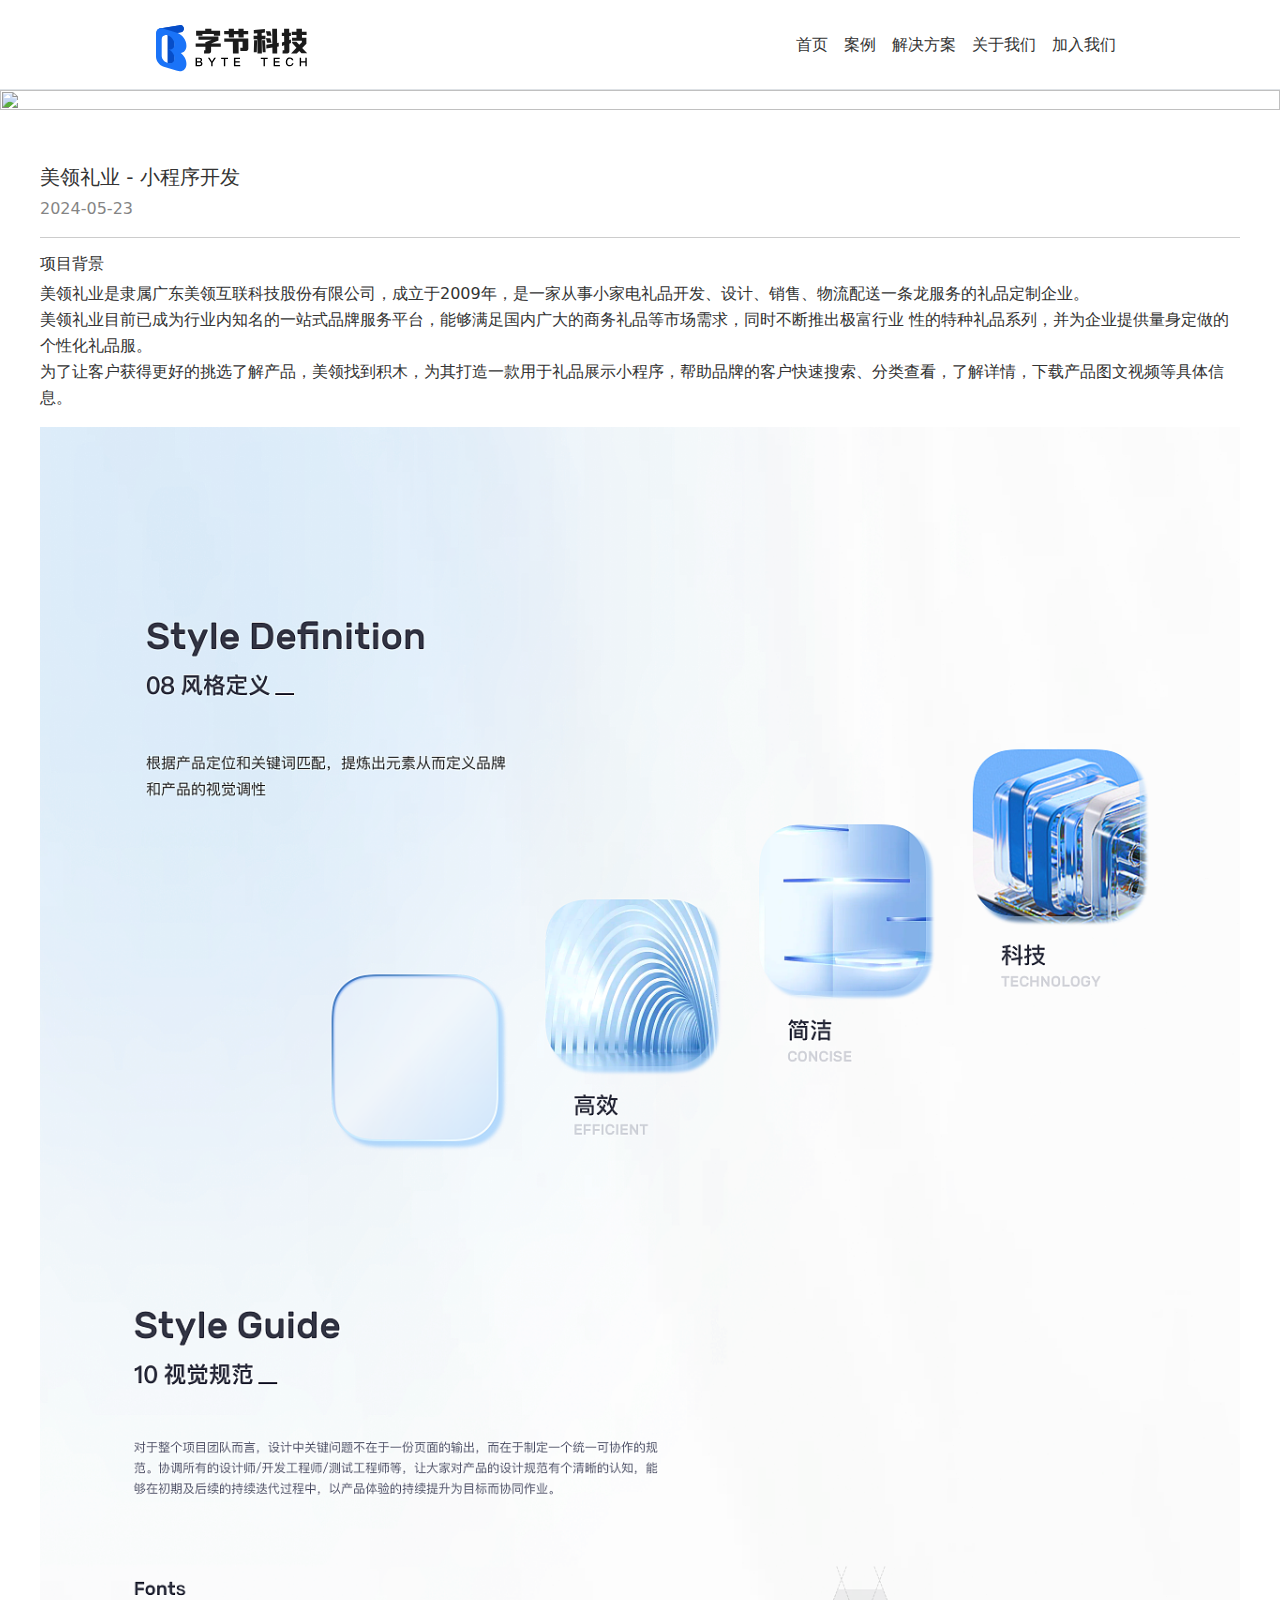
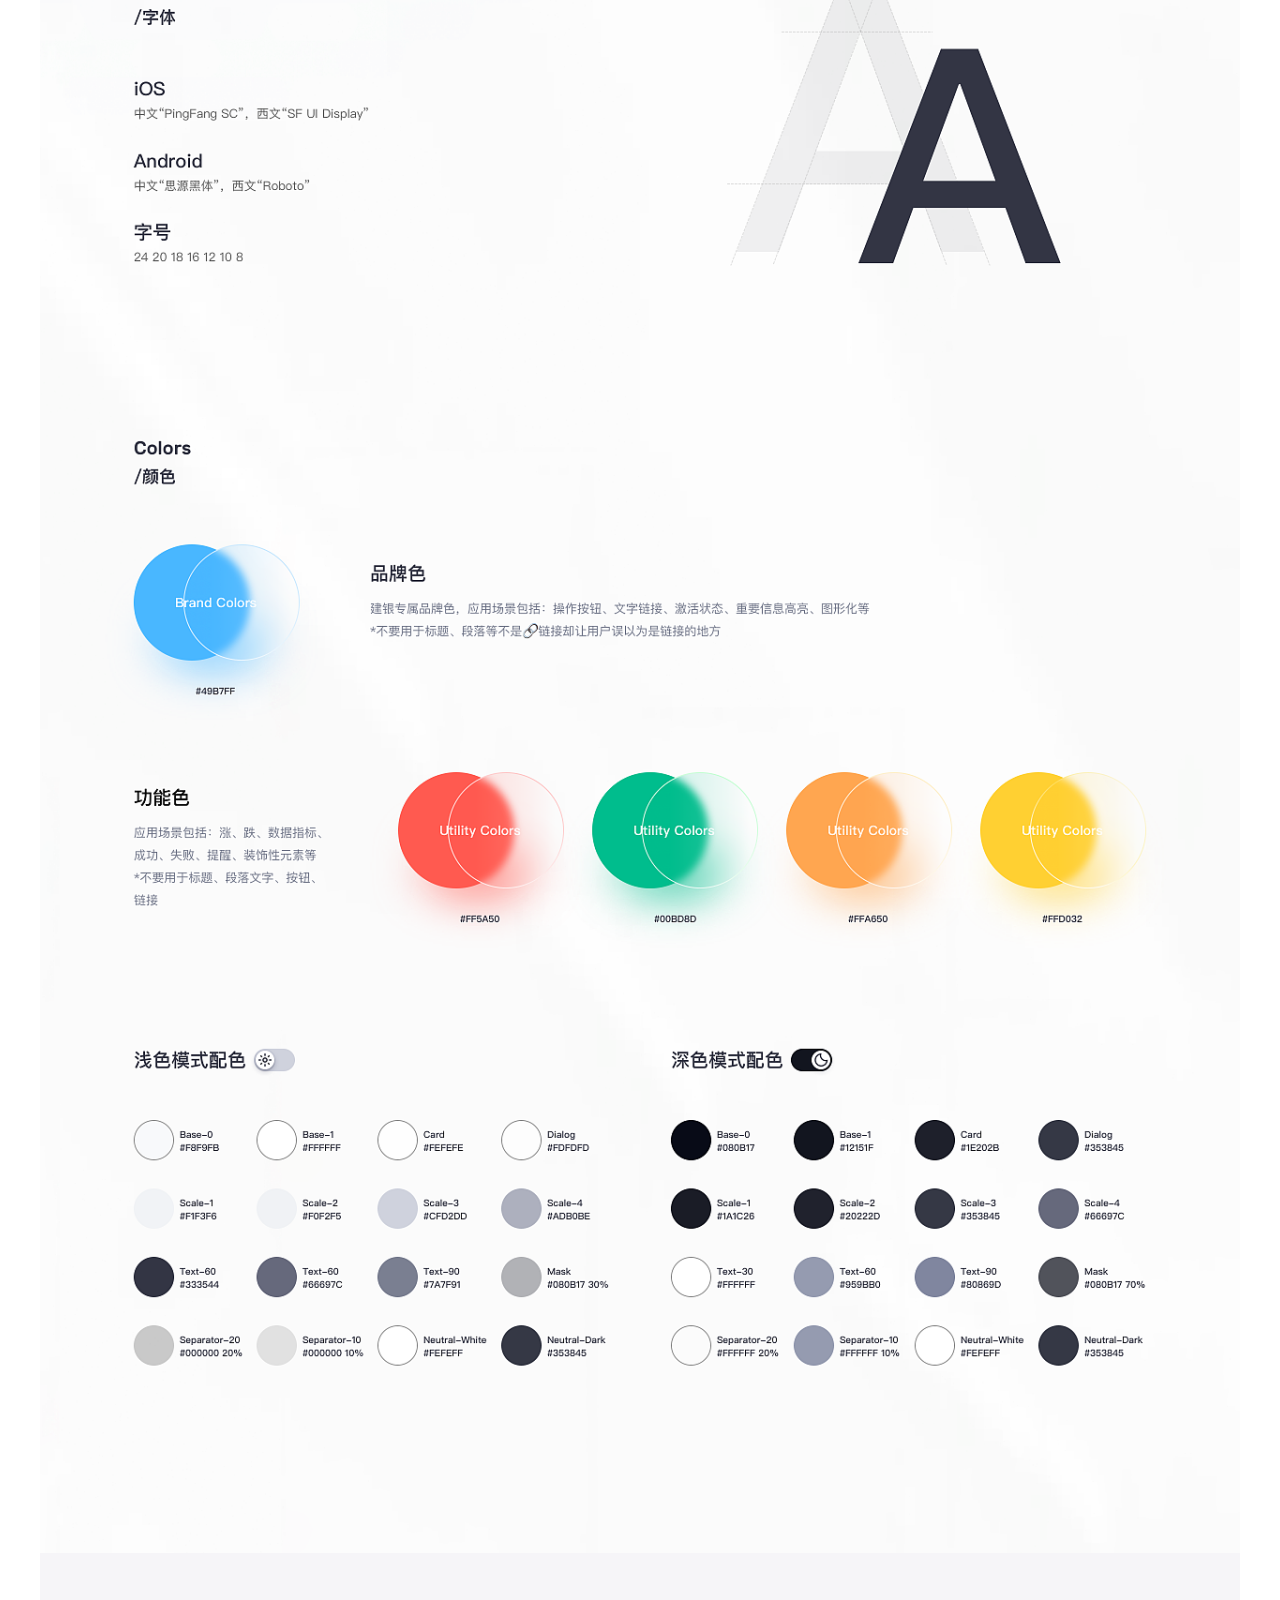
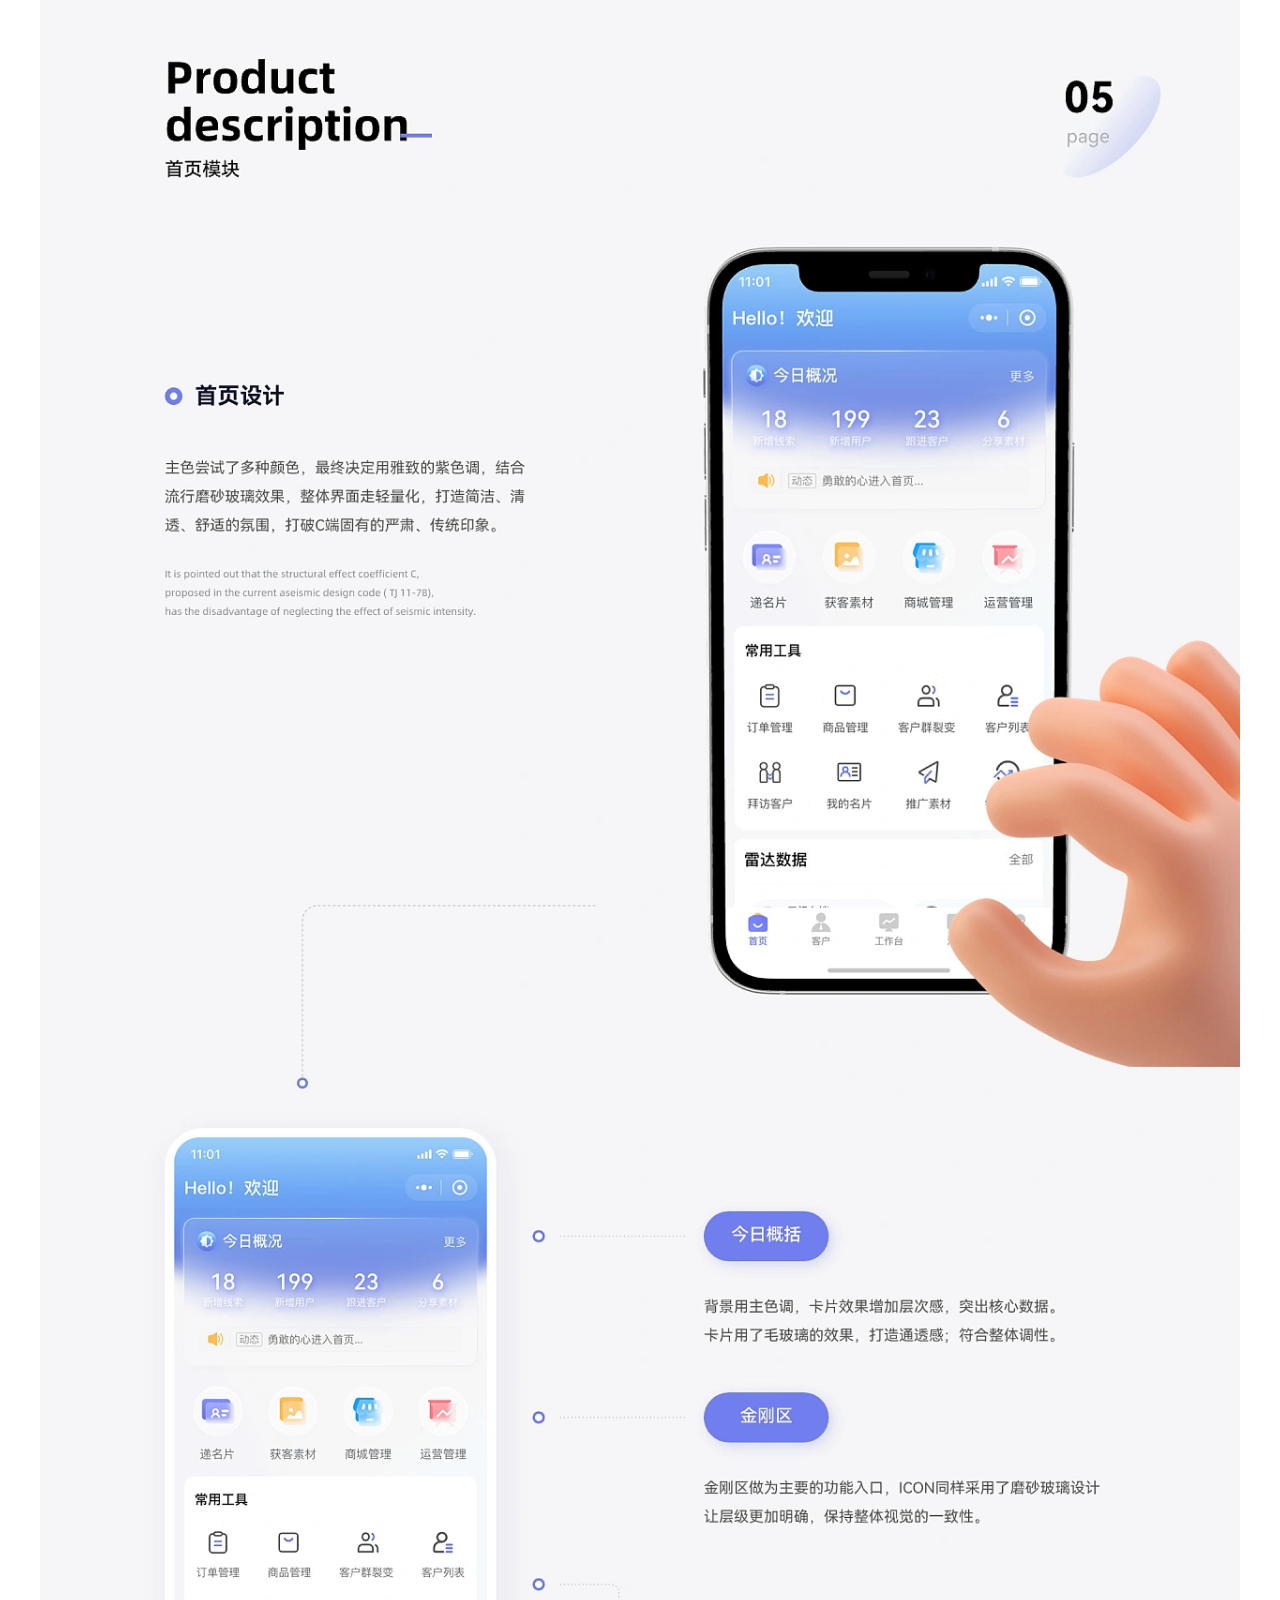
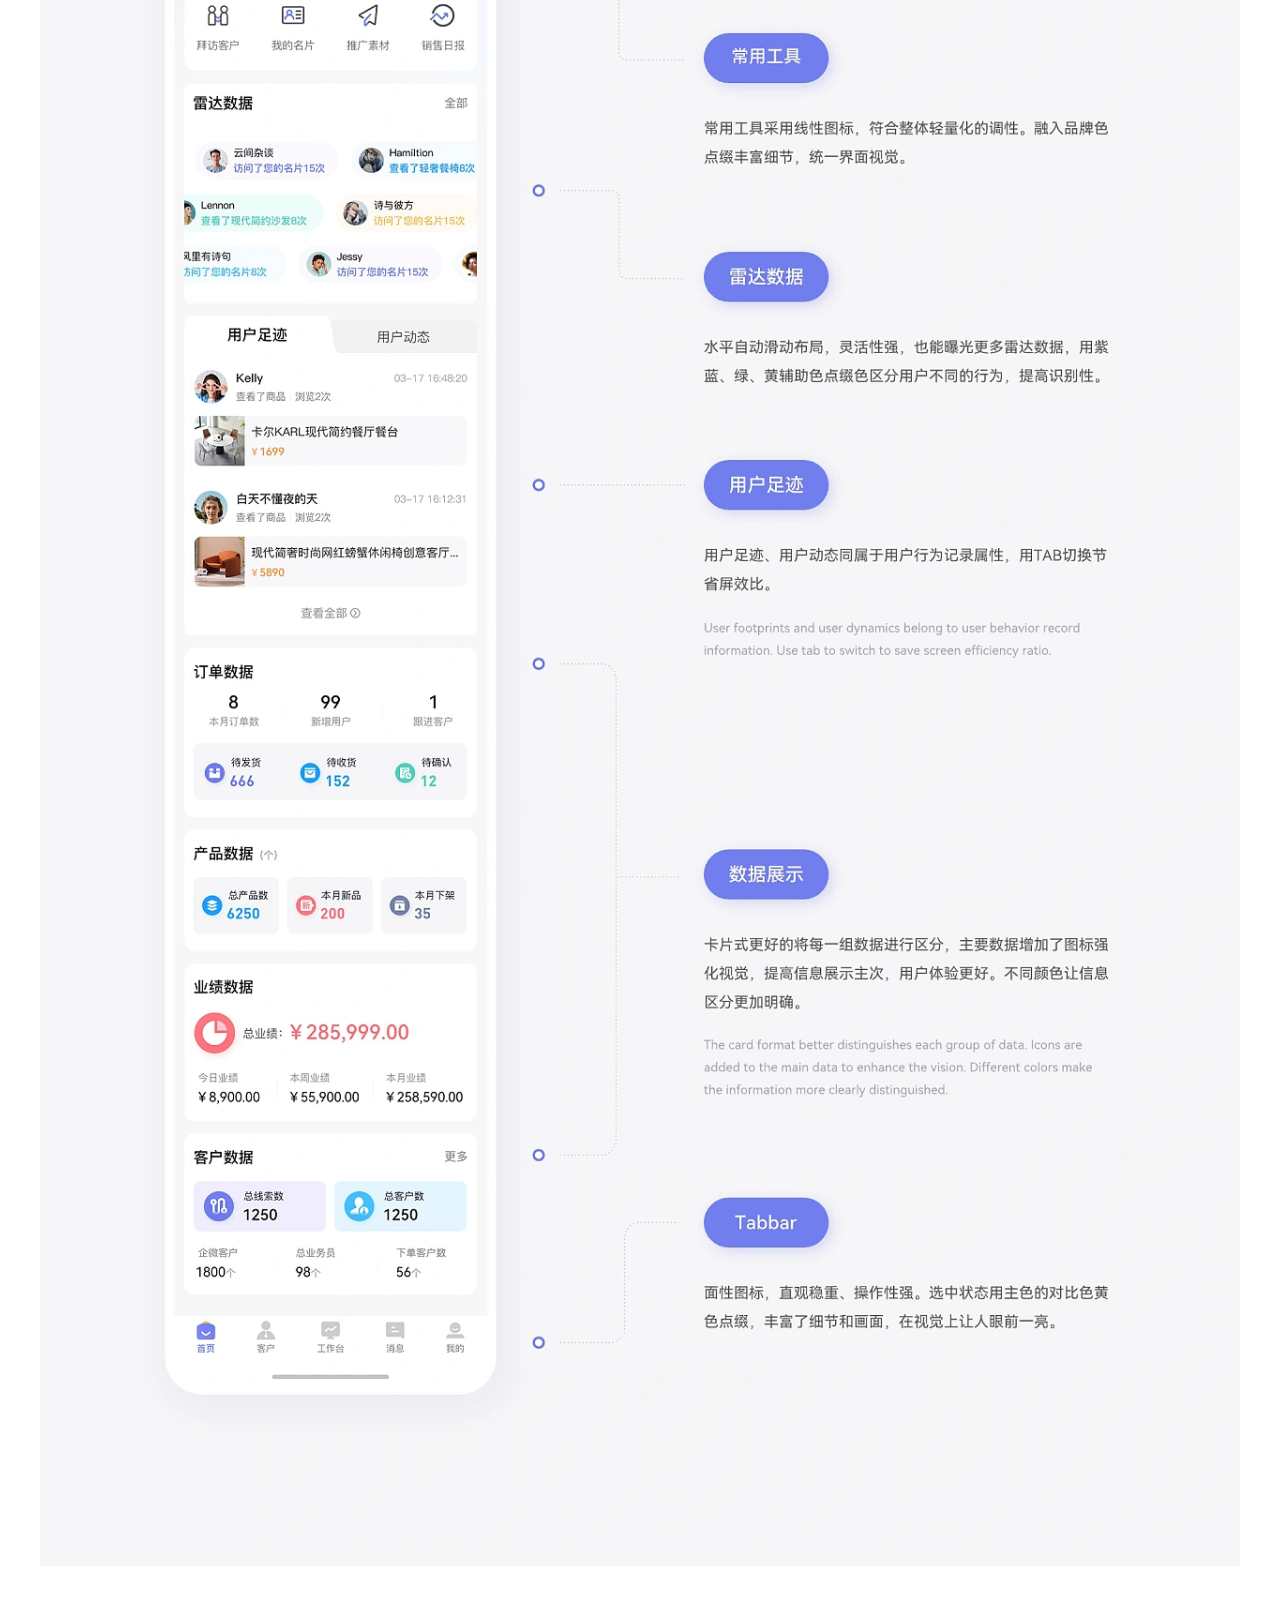
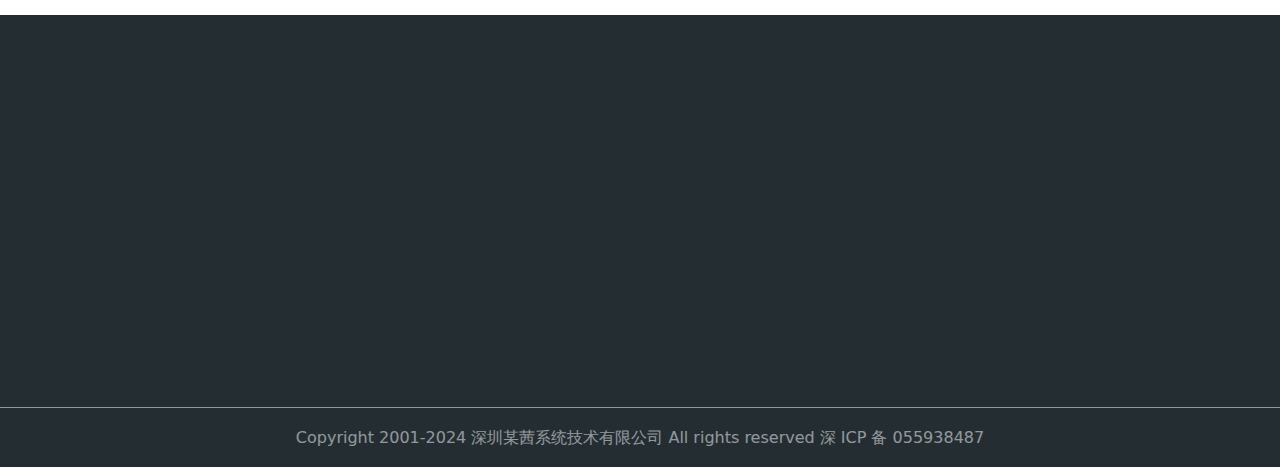
==== about.html @ 384c30cd "加入我们页面" ====
<!DOCTYPE html>
<html lang="en">
  <head>
    <meta charset="utf-8" />
    <meta name="viewport" content="width=device-width, initial-scale=1" />
    <title>字节科技</title>
    <link rel="icon" type="image/png" sizes="56x56" href="images/方案9-1.png" />
    <link href="/css/bootstrap.min.css" rel="stylesheet" />
    <link href="/css/index.css" rel="stylesheet" />
  </head>

  <body>
    <div class="case-header">
      <header
        class="d-flex flex-wrap align-items-center justify-content-around py-3 border-bottom"
      >
        <a
          href="/"
          class="d-flex align-items-center col-md-3 mb-2 mb-md-0 text-dark text-decoration-none"
        >
          <img class="logo" src="/images/字节科技 logo.svg" alt="" />
        </a>

        <ul class="nav col-12 col-md-auto mb-2 justify-content-center mb-md-0">
          <li>
            <a href="/index.html" class="nav-link px-2">首页</a>
          </li>
          <li><a href="/case.html" class="nav-link px-2">案例</a></li>
          <li><a href="/solution.html" class="nav-link px-2">解决方案</a></li>
          <li><a href="/about.html" class="nav-link px-2">关于我们</a></li>
          <li><a href="join.html" class="nav-link px-2">加入我们</a></li>
        </ul>
      </header>
      <div class="case-banner">
        <img  src="/images/case_detail_banner.png" alt=""/>
      </div>
      <div class="case-body display-flex flex-direction-column mt-5 align-items-center">
        <div  style="width: 1200px;">
          <div>
            <h5>美领礼业 - 小程序开发</h5>
            <span style="opacity: 60%;">2024-05-23</span>
          </div>
          <hr />
          <div>
            <h6>项目背景</h6>
            <p>
              美领礼业是隶属广东美领互联科技股份有限公司，成立于2009年，是一家从事小家电礼品开发、设计、销售、物流配送一条龙服务的礼品定制企业。<br/>
              美领礼业目前已成为行业内知名的一站式品牌服务平台，能够满足国内广大的商务礼品等市场需求，同时不断推出极富行业 性的特种礼品系列，并为企业提供量身定做的个性化礼品服。<br/>为了让客户获得更好的挑选了解产品，美领找到积木，为其打造一款用于礼品展示小程序，帮助品牌的客户快速搜索、分类查看，了解详情，下载产品图文视频等具体信息。
            </p>
            <img src="/images/detail_1.png" style="width: 100%; height: 100%;"/>
            <img src="/images/detail_2.png" style="width: 100%; height: 100%;"/>
          </div>
        </div>


      </div>
    </div>
    <footer class="case-footer mt-5 row">
      <div style="height: 392px;">
      </div>

<!--      <div class="col-6">-->
<!--        <h5>联系我们</h5>-->
<!--      </div>-->
<!--      <div class="col-3">-->
<!--        <h5>快捷导航</h5>-->
<!--      </div>-->
<!--      <div class="col-3">-->
<!--        <h5>关于我们</h5>-->
<!--      </div>-->
      <div class="copyright">
        <span>Copyright 2001-2024 深圳某茜系统技术有限公司  All rights reserved    深   ICP 备 055938487</span>
      </div>
    </footer>
    <script src="/js/bootstrap.bundle.min.js"></script>
  </body>
</html>
---- css/index.css ----
body {
  color: #333
}

.display-flex {
  display: flex !important;
}

.flex-direction-column {
  flex-direction: column;
}

header {
  width: 100%;
  height: 90px;
  background-color: #00000040;
}

header .logo {
  height: calc(90px - 2rem);
}

header ul a {
  color: white !important;
}

.banner {
  background-image: url(/images/Banner.png);
  background-size: auto 100%;
  background-repeat: no-repeat;
  height: 734px;
  background-position: center;
}

.banner .banner-word {
  height: 520px;
  font-size: 40px;
  font-weight: bolder;
  padding-top: 200px;
}

.banner .banner-word div:last-child {
  height: 520px;
  font-size: 40px;
  font-weight: 400;
}

.banner .banner-content {
  height: 129px;
  background-color: #ffffff40;
  width: 100%;
  backdrop-filter: saturate(50%) blur(4px);
}

.banner footer.row {
  width: 100%;
  --bs-gutter-x: auto;
}

.big-number {
  font-size: 30px;
  font-weight: bolder;
}

.align-items-baseline {
  align-items: baseline;
}

.index-project {
  margin: auto;
  padding: 100px;
  height: 540px;
}

.text-align-center {
  text-align: center;
}

.text-align-left {
  text-align: left;
}

.project-content {
  margin-top: 50px;
}

.project-content>div>div {
  height: 225px;
  background-image: linear-gradient(#eceded, #fbfbfc);
}

.pd-20 {
  padding: 20px;
}

.index-project-content {
  height: 60px;
}

.mt-30 {
  margin-top: 30px;
}

.mt-20{
  margin-top: 20px;
}

.mt-15 {
  margin-top: 15px;
}

.common-second-title {
  font-size: 24px;
  color: #333;
  font-family: 'Source Han Sans CN';
}

.project-1 {
  /* height: 620px; */
  background-image: url(/images/案例详情Banner.png);
  background-size: cover;
  background-repeat: no-repeat;
  background-position: center;
}

.nav-pills .nav-link.active,
.nav-pills .show>.nav-link {
  background-color: #445B65;
}

.overlay {
  padding: 100px;
  width: 100%;
  height: 100%;
  background-color: rgb(255 255 255 /80%);
}

.project-1-content {
  margin: 100px 70px;
  background-color: rgb(255 255 255 /80%);
}

.project-1-content .nav button {
  width: 170px;
  height: 50px;
  color: #333;
  font-size: 14px
}

.project-1-content .tab-content {
  text-align: left;
}

.project-1-content .tab-content .tab-content-text{
  padding: 50px 30px;
  width: calc(100% - 260px);
}

.project-1-content .tab-content-title {
  margin-bottom: 20px;
  border: none;
  font-weight: 700;
  font-size: 17px;
}

.project-1-content .tab-content-content {
  font-size: 14px;
  line-height: 22px;
  height: 110px;
}

.project-1-content .images {
  width: 260px;
  padding: 30px 10px 10px 0px;
  text-align: center;
}
.project-1-content .images img{
  height: 90px;
}

.project-1-content .tab-content-footer {
  font-size: 14px;
  line-height: 22px;
}

button.btn.btn-secondary {
  background-color: #445B65;
}

button.btn.btn-outline-secondary:hover {
  background-color: #445B65;
}


/** 案例样式 */
.case-header header ul a {
  color: #333333 !important;
}

.case-header header {
  background-color: white;
}

.case-banner img {
  width: 100%;
  height: 100%;
  object-fit: cover;
}

.case-body img {
  width: 590px;
  height: 442px;
  object-fit: cover;
}

.aikang {
  display: inline-block;
}

.aikang img {
  position: absolute;
  border-radius: 40px;
}

.aikang label {
  margin-top: 360px;
  height: 80px;
  width: 590px;
  background-color: black;
  opacity: 0.5;
  color: white;
  border-radius: 0 0 40px 40px;
}

.aikang label span {
  margin-top: 30px;
  margin-left: 30px;
}

.ml-1 {
  margin-left: 1em;
}

.mr-20 {
  margin-right: 20px;
}

.case-footer {
  background: #242E32;
  height: 452px;
  color: white;
}

.case-body p {
  line-height: 26px;
}

.case-body .case-detail-img {
  width: 100%;
  height: 100%;
}

/** 加入我们样式 */
.join-body {
  background-color: #e3f1fc;
}

.join-us{
  width: 1200px;
  background-color: #ffffff;
  border-radius: 20px;
}

.join-us-text {
  width: 386px; 
  height: 510px; 
  margin: 20px 30px;
}

.line-height-30 {
  line-height: 30px;
}

.ml-106 {
  margin-left: 106px;
}
.join-us img {
  border-radius: 0px 20px 20px 0px;
}
.height-78 {
  height: 78px;
}
.justify-center {
  align-items: center;
  justify-content: space-between;
}

/** footer 样式 */
.copyright {
  opacity: 50%;
  height: 60px;
  border-top: 1px solid white;
  text-align: center;
  line-height: 60px;
}

.border-radius {
  border-radius: 20px;
  overflow: hidden;
}
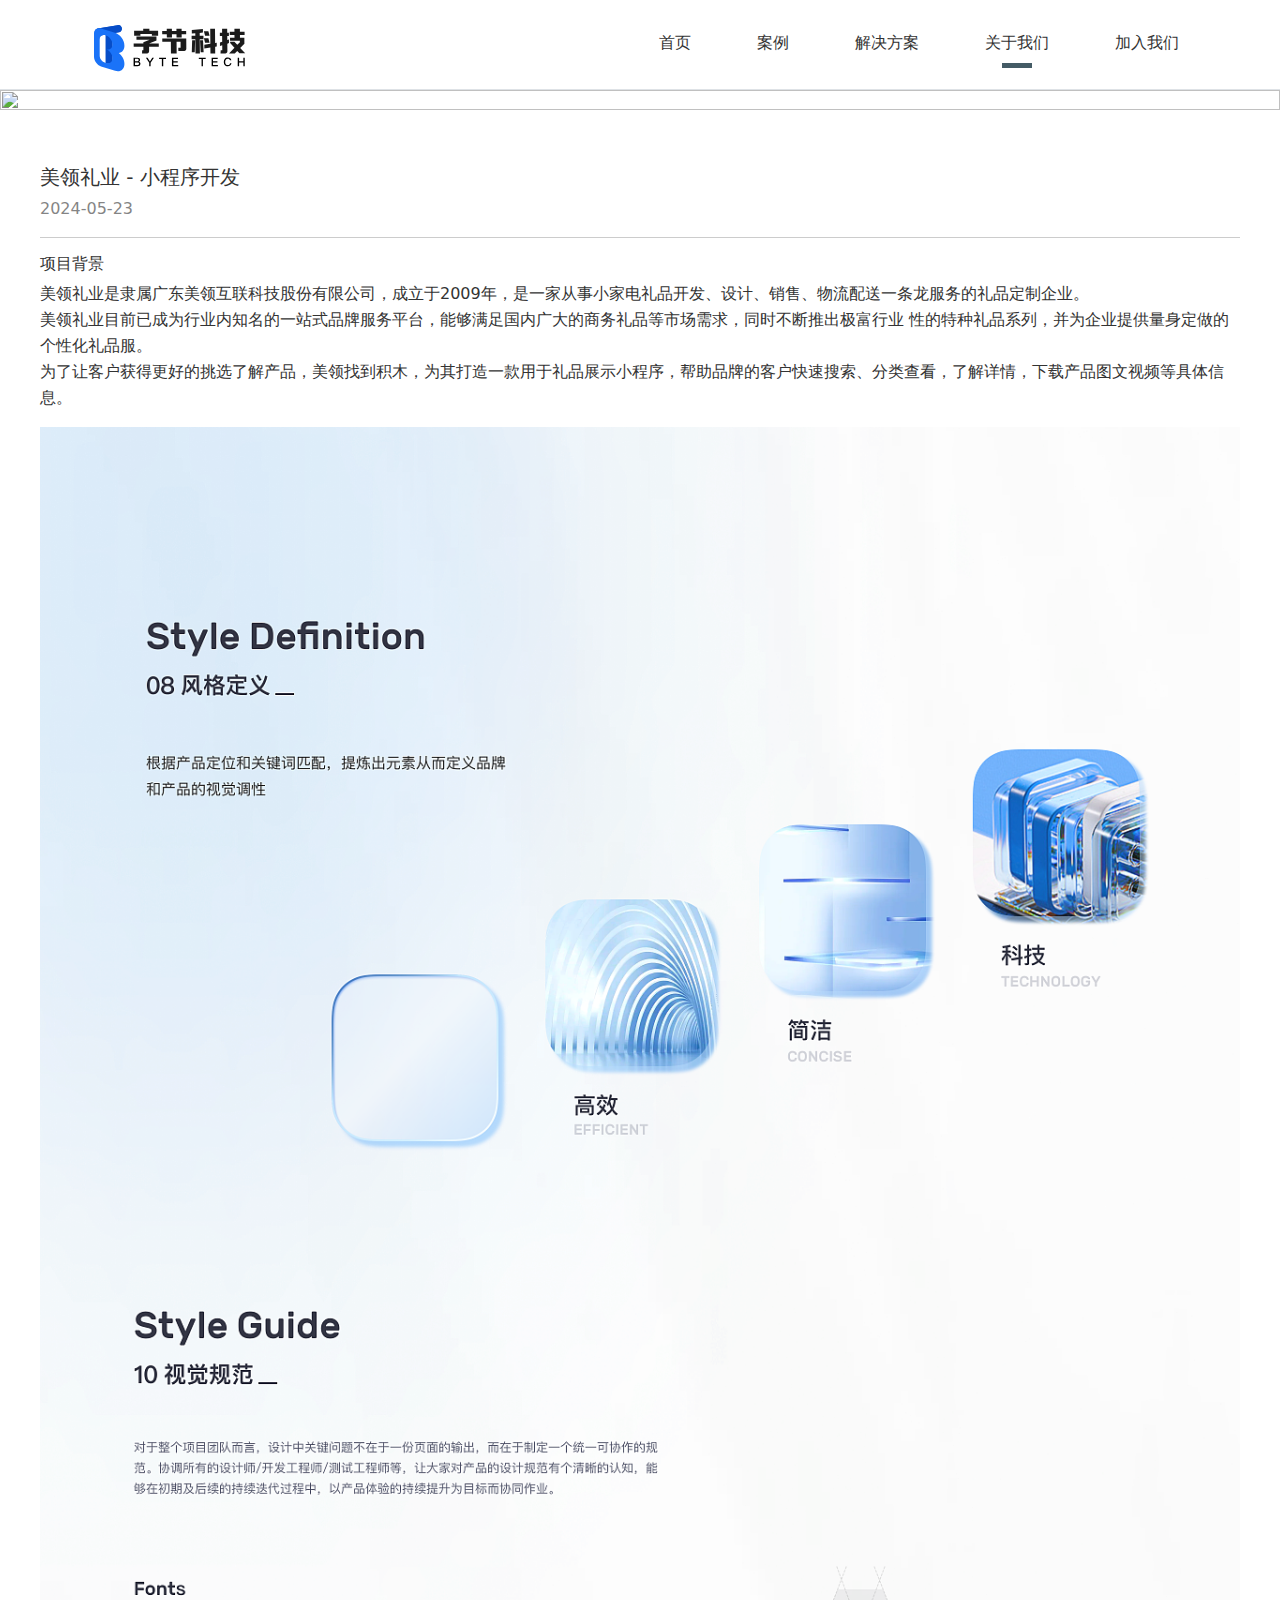
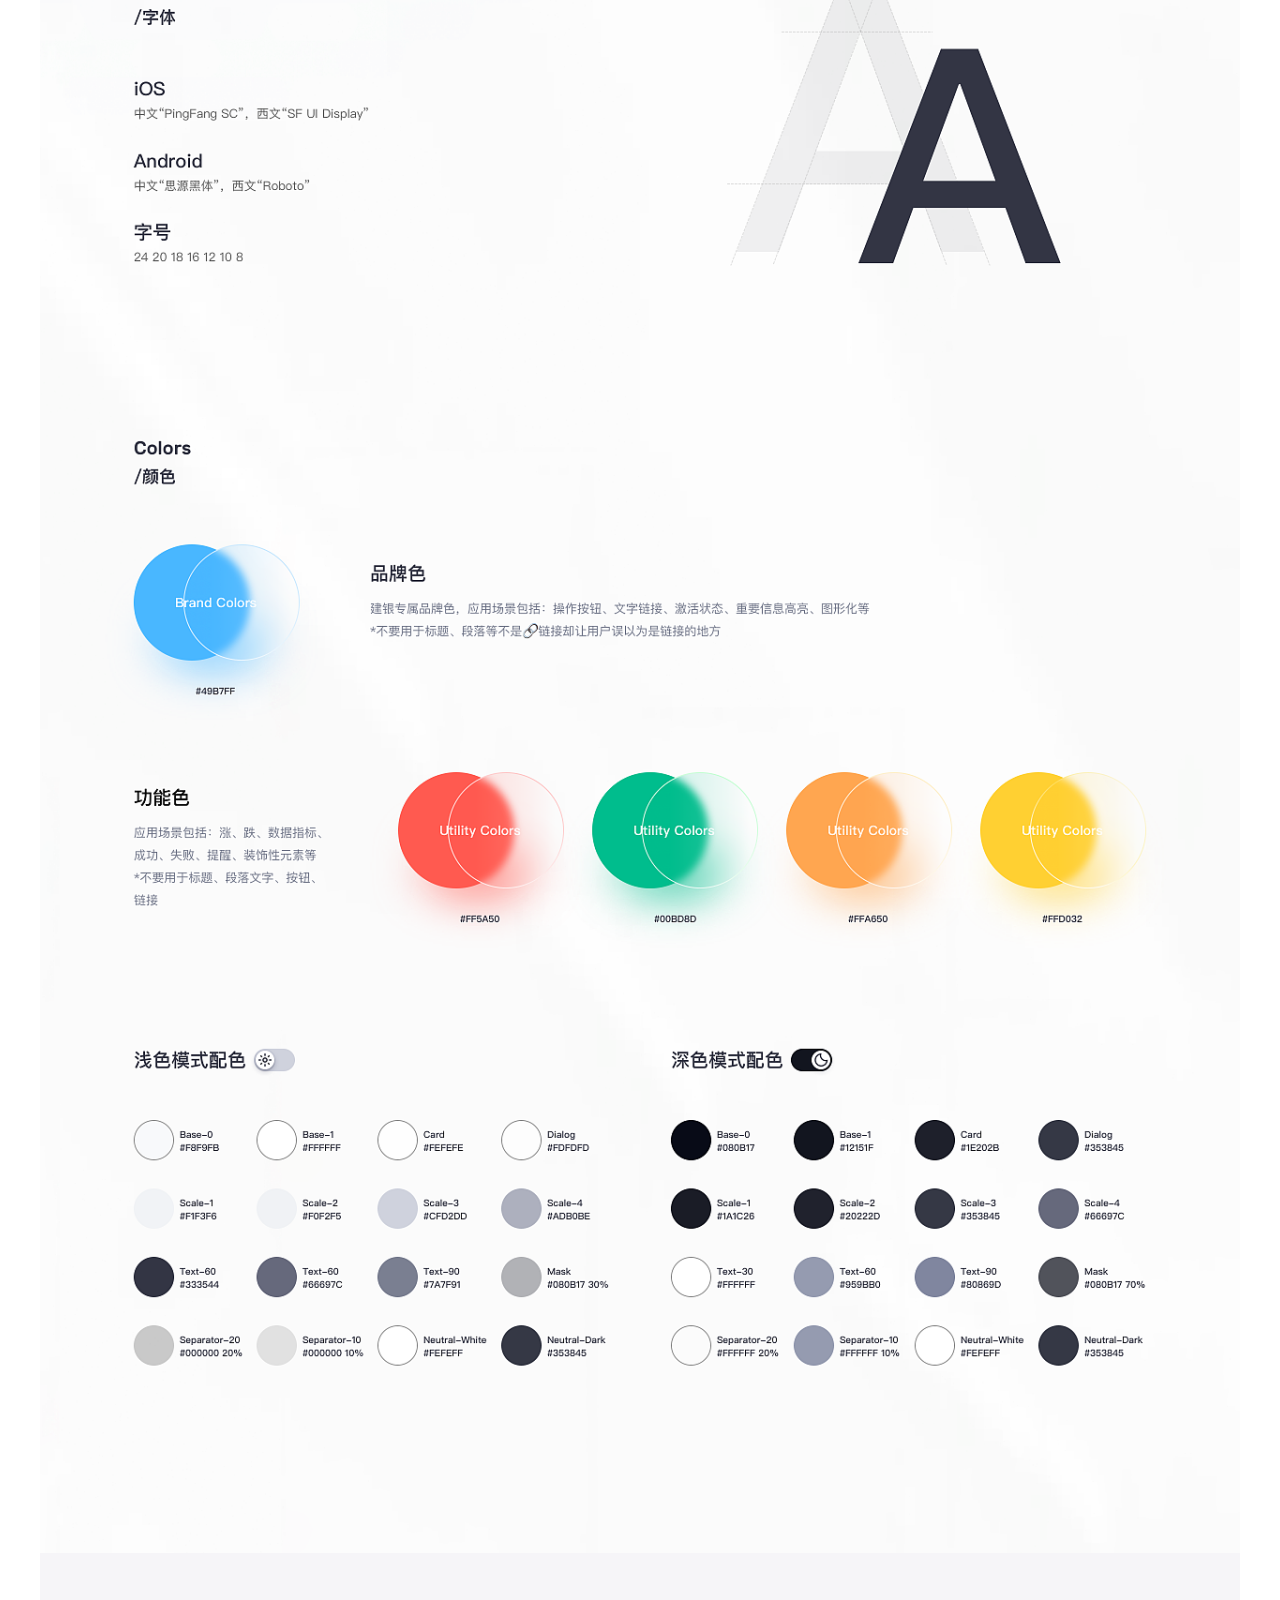
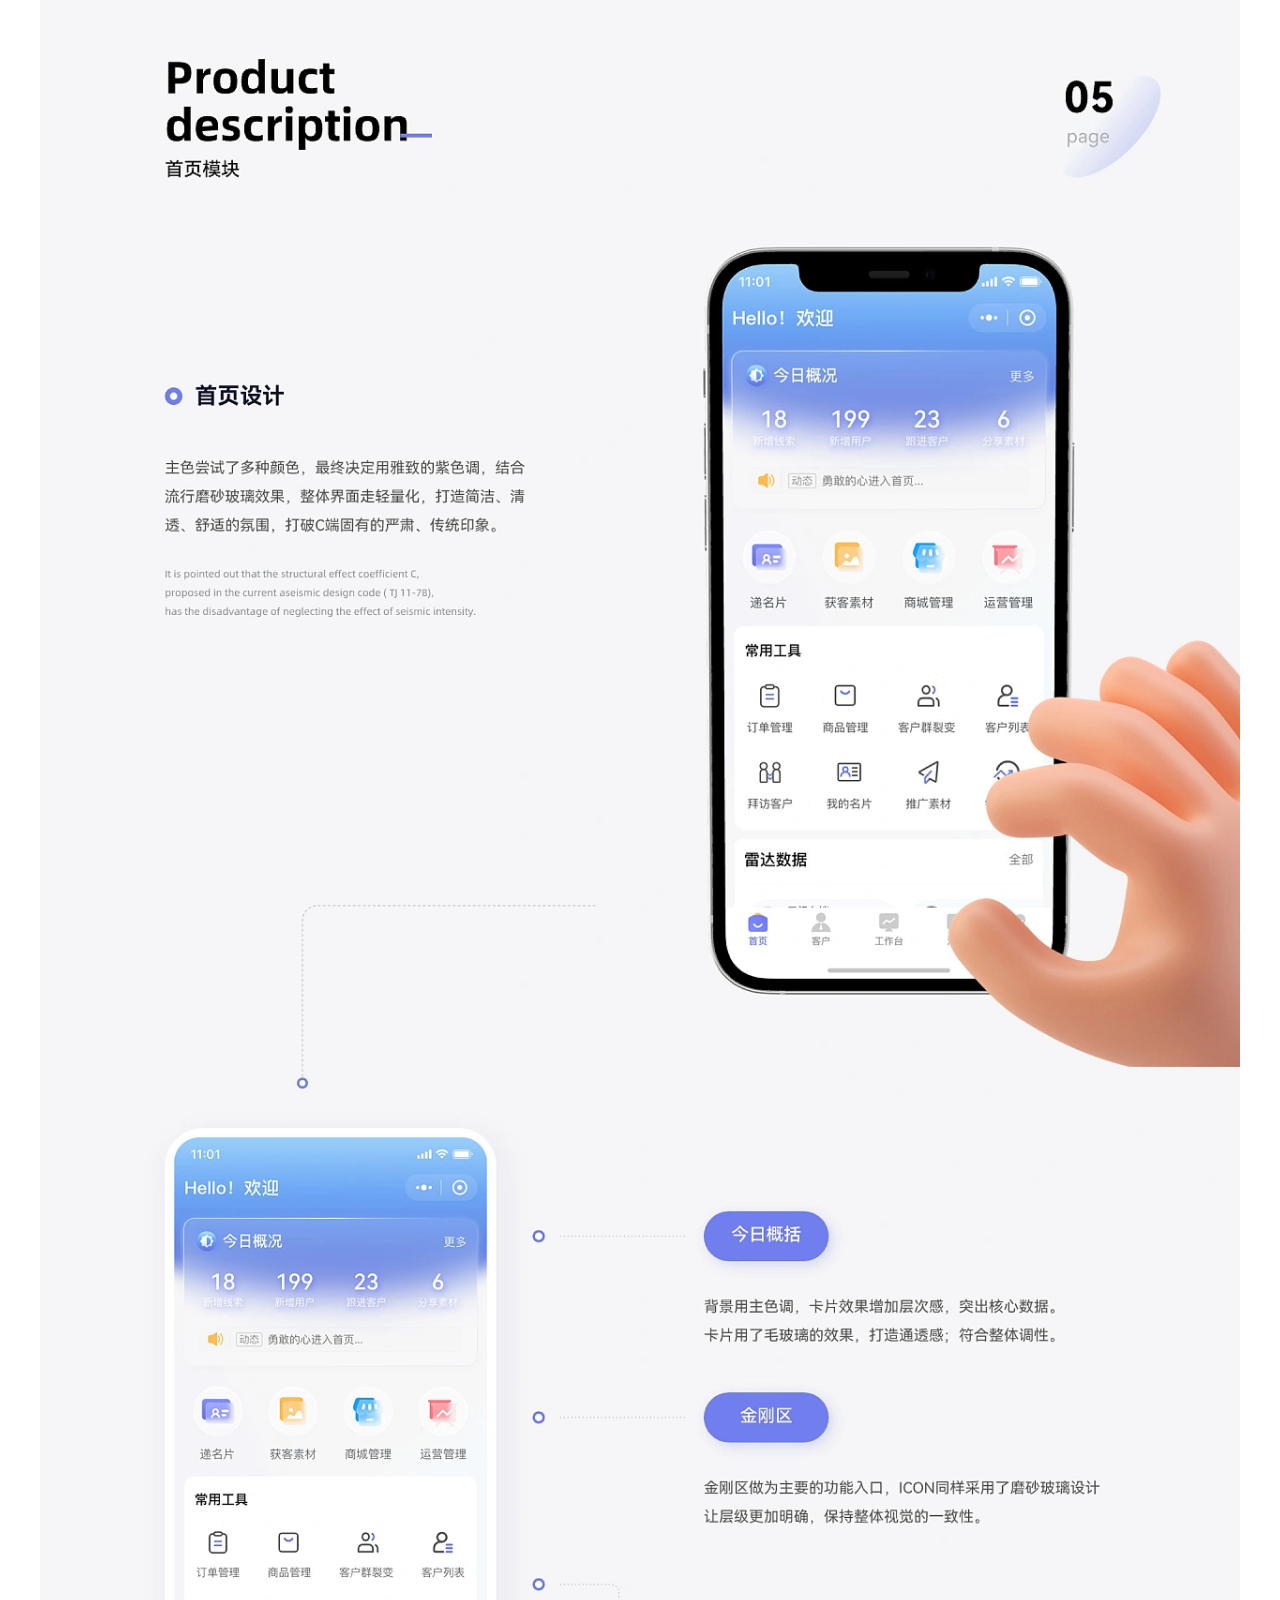
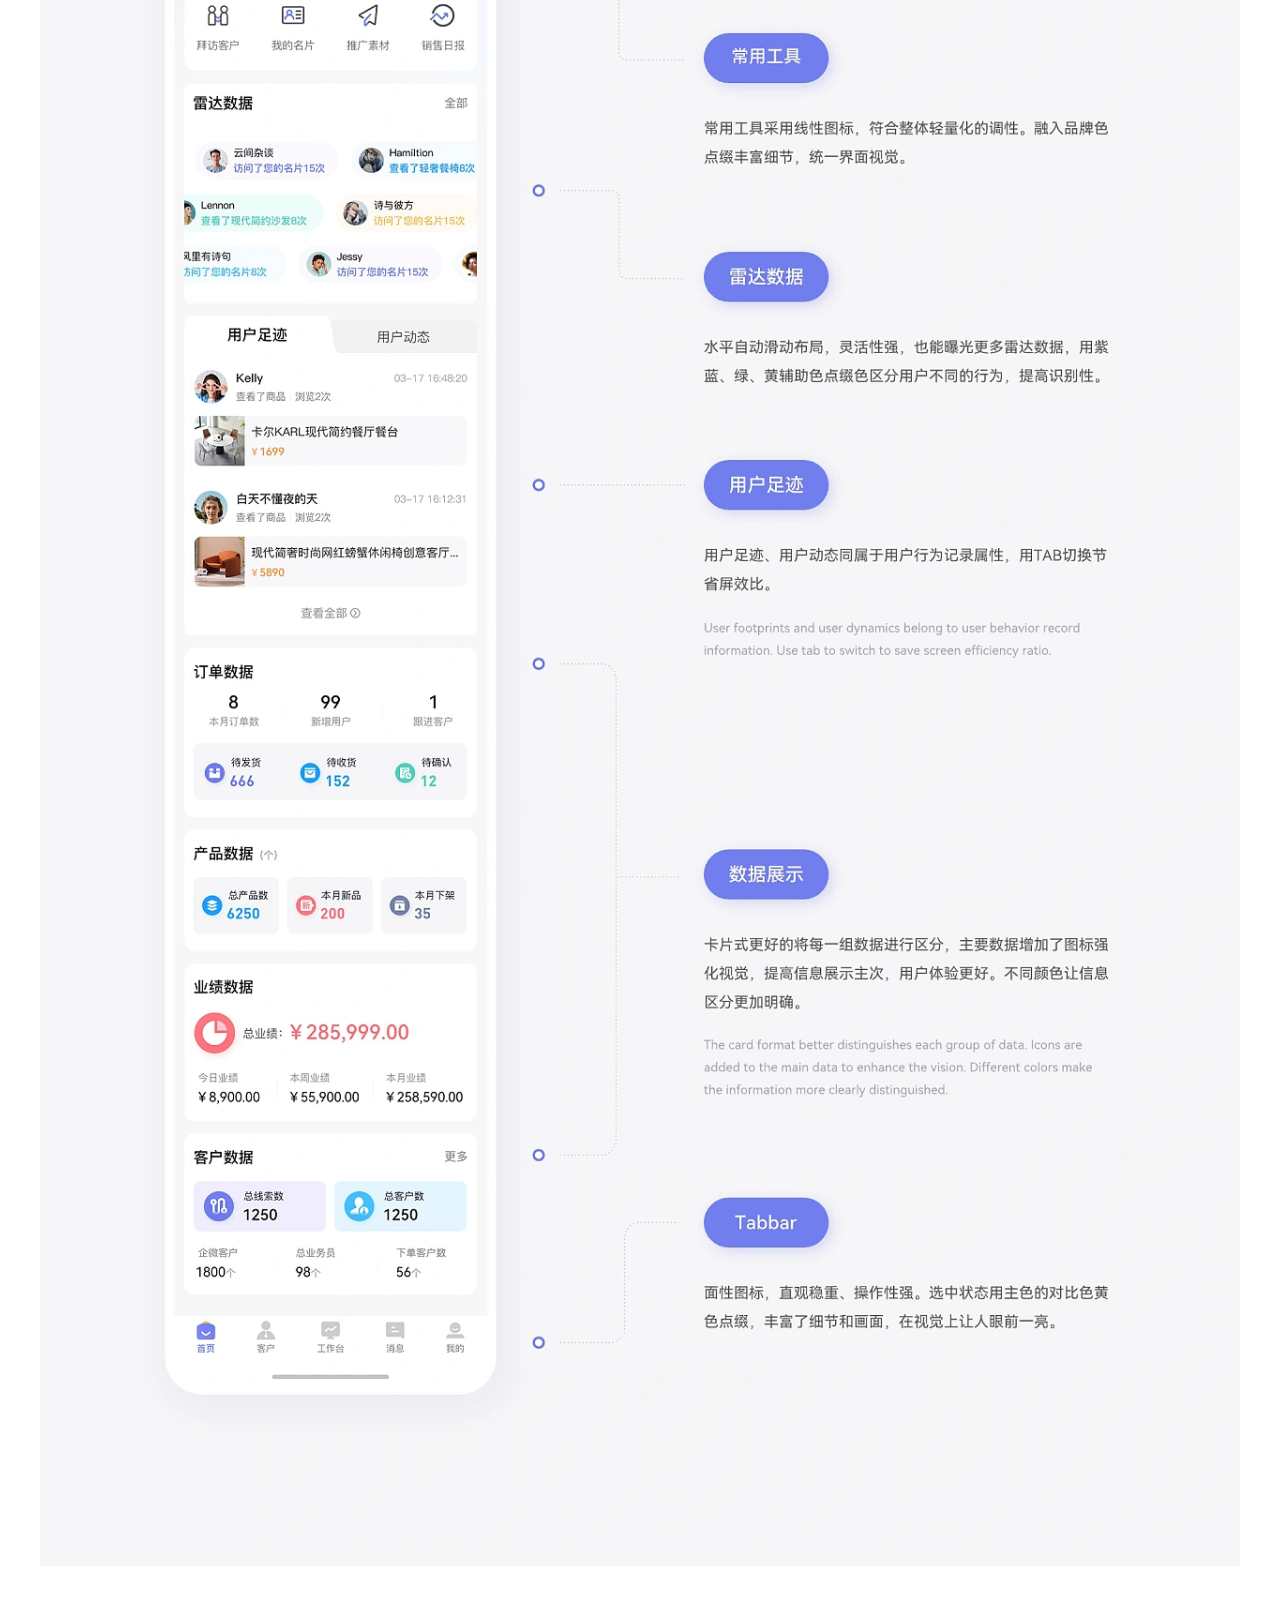
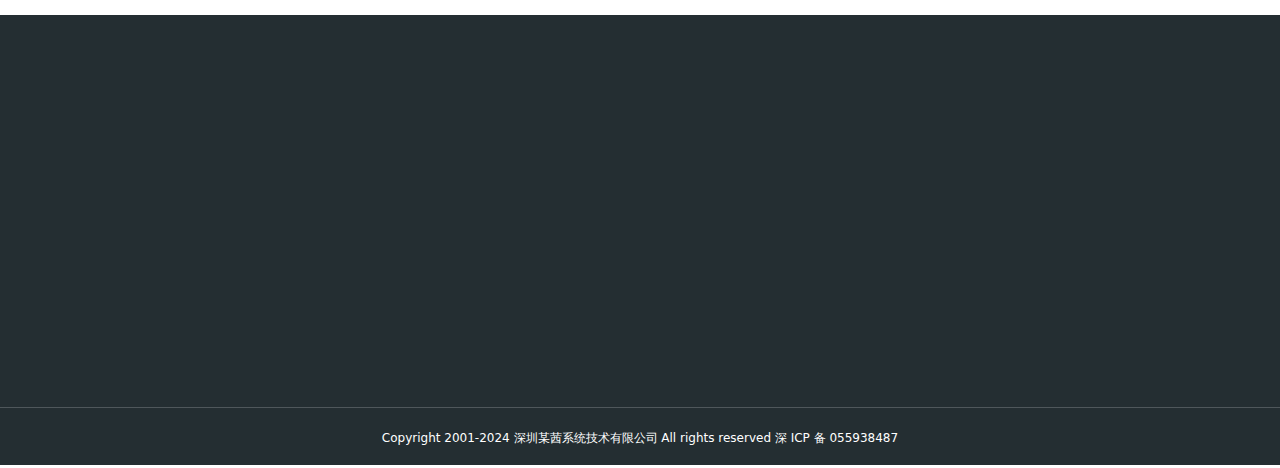
==== commit 6567be05: "new modify" ====
--- a/about.html
+++ b/about.html
@@ -27,7 +27,7 @@
           </li>
           <li><a href="/case.html" class="nav-link px-2">案例</a></li>
           <li><a href="/solution.html" class="nav-link px-2">解决方案</a></li>
-          <li><a href="/about.html" class="nav-link px-2">关于我们</a></li>
+          <li class="active"><a href="/about.html" class="nav-link px-2">关于我们</a></li>
           <li><a href="join.html" class="nav-link px-2">加入我们</a></li>
         </ul>
       </header>
--- a/css/index.css
+++ b/css/index.css
@@ -3,7 +3,7 @@
 }
 
 .display-flex {
-  display: flex !important;
+  display: flex;
 }
 
 .flex-direction-column {
@@ -22,6 +22,27 @@
 
 header ul a {
   color: white !important;
+}
+
+header ul li.active::after {
+  content: "";
+  display: block;
+  width: 30px;
+  border-bottom: 5px solid rgba(68, 91, 101, 1);
+  margin-left: calc(50% - 15px);
+}
+
+header ul li.active-white::after {
+  content: "";
+  display: block;
+  width: 30px;
+  border-bottom: 5px solid #fff;
+  margin-left: calc(50% - 15px);
+}
+
+header ul li {
+  margin-left: 50px;
+  text-align: center;
 }
 
 .banner {
@@ -69,7 +90,7 @@
 .index-project {
   margin: auto;
   padding: 100px;
-  height: 540px;
+  /* height: 540px; */
 }
 
 .text-align-center {
@@ -87,6 +108,16 @@
 .project-content>div>div {
   height: 225px;
   background-image: linear-gradient(#eceded, #fbfbfc);
+  border-radius: 20px;
+}
+
+.project-content>div>div .title {
+  font-family: Source Han Sans CN;
+  font-size: 16px;
+  font-weight: 700;
+  line-height: 16px;
+  text-align: left;
+
 }
 
 .pd-20 {
@@ -101,7 +132,7 @@
   margin-top: 30px;
 }
 
-.mt-20{
+.mt-20 {
   margin-top: 20px;
 }
 
@@ -151,7 +182,7 @@
   text-align: left;
 }
 
-.project-1-content .tab-content .tab-content-text{
+.project-1-content .tab-content .tab-content-text {
   padding: 50px 30px;
   width: calc(100% - 260px);
 }
@@ -174,7 +205,8 @@
   padding: 30px 10px 10px 0px;
   text-align: center;
 }
-.project-1-content .images img{
+
+.project-1-content .images img {
   height: 90px;
 }
 
@@ -189,6 +221,82 @@
 
 button.btn.btn-outline-secondary:hover {
   background-color: #445B65;
+}
+
+.company-news .news-content {
+  padding-bottom: 100px;
+}
+
+.company-news .title {
+  padding: 100px;
+  font-family: Source Han Sans CN;
+  font-size: 24px;
+}
+
+.about-us {
+  background: #F7F7F7;
+}
+
+.about-us .title {
+  padding: 100px;
+  font-family: Source Han Sans CN;
+  font-size: 24px;
+}
+
+.about-us .about-us-content {
+  padding-bottom: 120px;
+}
+
+.about-us .about-us-content .content {
+  height: 280px;
+  width: 580px;
+  background-color: white;
+  padding: 50px 30px;
+}
+
+.about-us .about-us-content .content div:first-child {
+  font-family: Source Han Sans CN;
+  font-size: 24px;
+  line-height: 24px;
+}
+
+.about-us .about-us-content .content div:nth-child(2) {
+  font-family: Source Han Sans CN;
+  font-size: 14px;
+  font-weight: 400;
+  line-height: 22px;
+}
+
+.solution .project-content>div>div {
+  height: 350px;
+}
+
+.solution .middle-pic {
+  background-image: url(/images/官网.png);
+  background-size: cover;
+  height: 650px;
+}
+
+.show-data {
+  padding-top: 55px;
+  padding-bottom: 30px;
+  background-image: url(/images/数据展现.png);
+  background-size: cover;
+  color: white;
+}
+
+.mt-40 {
+  margin-top: 40px
+}
+
+.border-radius {
+  border-radius: 20px;
+  overflow: hidden;
+}
+
+.card-news {
+  width: 385px;
+  border-radius: 30px;
 }
 
 
@@ -241,15 +349,27 @@
   margin-left: 1em;
 }
 
+.ml-10 {
+  margin-left: 10px;
+}
+
+.mt-50 {
+  margin-top: 50px
+}
+
+.mt-10 {
+  margin-top: 10px
+}
+
+
 .mr-20 {
   margin-right: 20px;
 }
 
-.case-footer {
-  background: #242E32;
-  height: 452px;
-  color: white;
-}
+.mr-10 {
+  margin-right: 10px;
+}
+
 
 .case-body p {
   line-height: 26px;
@@ -265,15 +385,15 @@
   background-color: #e3f1fc;
 }
 
-.join-us{
+.join-us {
   width: 1200px;
   background-color: #ffffff;
   border-radius: 20px;
 }
 
 .join-us-text {
-  width: 386px; 
-  height: 510px; 
+  width: 386px;
+  height: 510px;
   margin: 20px 30px;
 }
 
@@ -284,27 +404,59 @@
 .ml-106 {
   margin-left: 106px;
 }
+
 .join-us img {
   border-radius: 0px 20px 20px 0px;
 }
+
 .height-78 {
   height: 78px;
 }
+
 .justify-center {
   align-items: center;
   justify-content: space-between;
 }
 
 /** footer 样式 */
+
+.case-footer {
+  background: #242E32;
+  height: 450px;
+  color: white;
+}
+
+.case-footer>div:first-child {
+  padding: 100px 200px 80px 200px;
+}
+
+.case-footer a {
+  color: white !important;
+}
+
+.case-footer .row>div h5 {
+  font-family: Source Han Sans CN;
+  line-height: 24px;
+  text-align: left;
+  margin-bottom: 40px;
+
+}
+
+.case-footer .small-content {
+  font-family: Source Han Sans CN;
+  font-size: 14px;
+  font-weight: 400;
+  line-height: 14px;
+  text-align: left;
+  color: rgba(255, 255, 255, 0.7) !important;
+
+
+}
+
 .copyright {
-  opacity: 50%;
   height: 60px;
-  border-top: 1px solid white;
+  border-top: 1px solid rgb(255 255 255 /20%);
   text-align: center;
   line-height: 60px;
-}
-
-.border-radius {
-  border-radius: 20px;
-  overflow: hidden;
+  font-size: 12px;
 }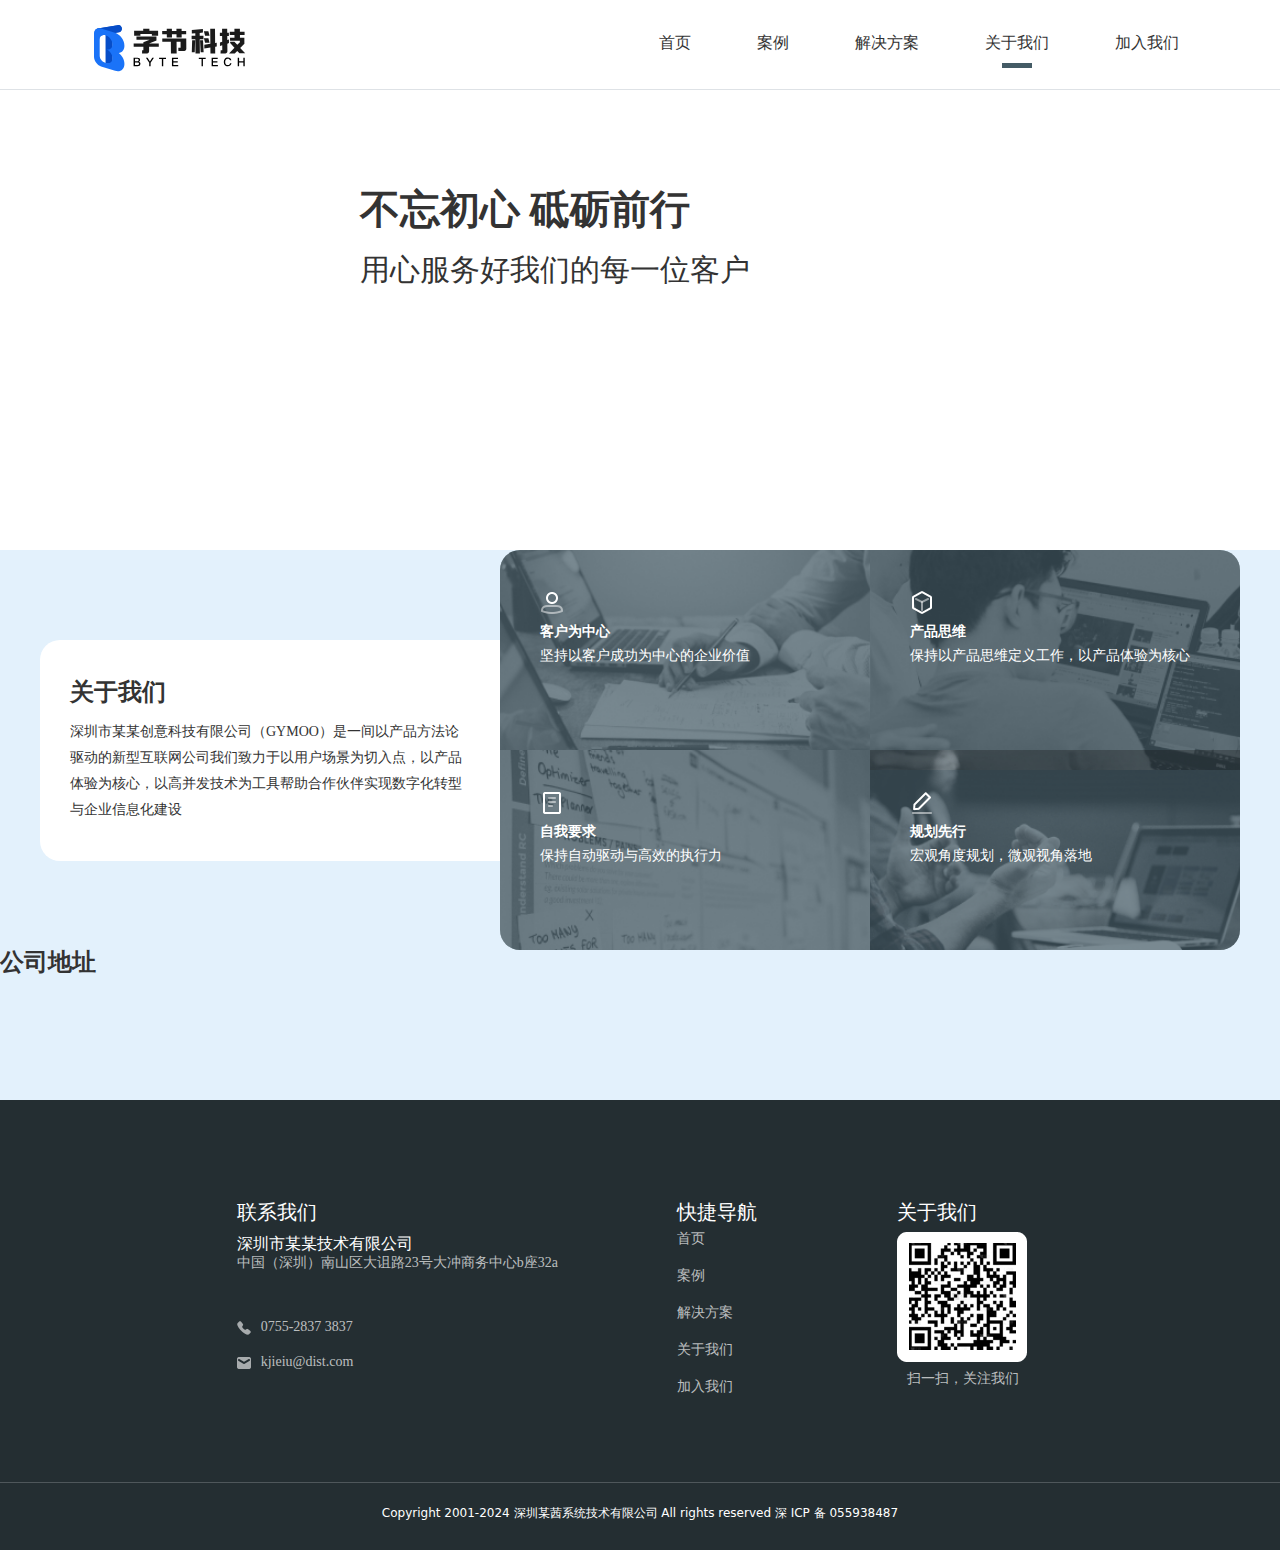
==== commit 13e0d289: "modify" ====
--- a/about.html
+++ b/about.html
@@ -1,77 +1,137 @@
 <!DOCTYPE html>
 <html lang="en">
-  <head>
-    <meta charset="utf-8" />
-    <meta name="viewport" content="width=device-width, initial-scale=1" />
-    <title>字节科技</title>
-    <link rel="icon" type="image/png" sizes="56x56" href="images/方案9-1.png" />
-    <link href="/css/bootstrap.min.css" rel="stylesheet" />
-    <link href="/css/index.css" rel="stylesheet" />
-  </head>
 
-  <body>
-    <div class="case-header">
-      <header
-        class="d-flex flex-wrap align-items-center justify-content-around py-3 border-bottom"
-      >
-        <a
-          href="/"
-          class="d-flex align-items-center col-md-3 mb-2 mb-md-0 text-dark text-decoration-none"
-        >
-          <img class="logo" src="/images/字节科技 logo.svg" alt="" />
-        </a>
+<head>
+  <meta charset="utf-8" />
+  <meta name="viewport" content="width=device-width, initial-scale=1" />
+  <title>字节科技</title>
+  <link rel="icon" type="image/png" sizes="56x56" href="images/方案9-1.png" />
+  <link href="/css/bootstrap.min.css" rel="stylesheet" />
+  <link href="/css/index.css" rel="stylesheet" />
+</head>
 
-        <ul class="nav col-12 col-md-auto mb-2 justify-content-center mb-md-0">
-          <li>
-            <a href="/index.html" class="nav-link px-2">首页</a>
-          </li>
-          <li><a href="/case.html" class="nav-link px-2">案例</a></li>
-          <li><a href="/solution.html" class="nav-link px-2">解决方案</a></li>
-          <li class="active"><a href="/about.html" class="nav-link px-2">关于我们</a></li>
-          <li><a href="join.html" class="nav-link px-2">加入我们</a></li>
-        </ul>
-      </header>
-      <div class="case-banner">
-        <img  src="/images/case_detail_banner.png" alt=""/>
-      </div>
-      <div class="case-body display-flex flex-direction-column mt-5 align-items-center">
-        <div  style="width: 1200px;">
-          <div>
-            <h5>美领礼业 - 小程序开发</h5>
-            <span style="opacity: 60%;">2024-05-23</span>
+<body class="about">
+  <div class="case-header">
+    <header class="d-flex flex-wrap align-items-center justify-content-around py-3 border-bottom">
+      <a href="/" class="d-flex align-items-center col-md-3 mb-2 mb-md-0 text-dark text-decoration-none">
+        <img class="logo" src="/images/字节科技 logo.svg" alt="" />
+      </a>
+
+      <ul class="nav col-12 col-md-auto mb-2 justify-content-center mb-md-0">
+        <li>
+          <a href="/index.html" class="nav-link px-2">首页</a>
+        </li>
+        <li><a href="/case.html" class="nav-link px-2">案例</a></li>
+        <li><a href="/solution.html" class="nav-link px-2">解决方案</a></li>
+        <li class="active"><a href="/about.html" class="nav-link px-2">关于我们</a></li>
+        <li><a href="join.html" class="nav-link px-2">加入我们</a></li>
+      </ul>
+    </header>
+    <div class="case-banner">
+      <div>不忘初心 砥砺前行</div>
+      <div class="mt-20">用心服务好我们的每一位客户</div>
+    </div>
+    <div class="case-body">
+      <div class="display-flex justify-content-center align-items-center">
+        <div class="left">
+          <div class="title">关于我们</div>
+          <div class="content mt-15">
+            深圳市某某创意科技有限公司（GYMOO）是一间以产品方法论驱动的新型互联网公司我们致力于以用户场景为切入点，以产品体验为核心，以高并发技术为工具帮助合作伙伴实现数字化转型与企业信息化建设</div>
+        </div>
+        <div class="display-flex right flex-wrap overflow-hidden">
+          <div class="overflow-hidden">
+            <img src="/images/about-1.png" alt="">
+            <div class="pd-40 content">
+              <div>
+                <img src="/images/客户为中心.png" alt="">
+              </div>
+              <div class="mt-10">客户为中心</div>
+              <div class="mt-10">坚持以客户成功为中心的企业价值</div>
+            </div>
           </div>
-          <hr />
-          <div>
-            <h6>项目背景</h6>
-            <p>
-              美领礼业是隶属广东美领互联科技股份有限公司，成立于2009年，是一家从事小家电礼品开发、设计、销售、物流配送一条龙服务的礼品定制企业。<br/>
-              美领礼业目前已成为行业内知名的一站式品牌服务平台，能够满足国内广大的商务礼品等市场需求，同时不断推出极富行业 性的特种礼品系列，并为企业提供量身定做的个性化礼品服。<br/>为了让客户获得更好的挑选了解产品，美领找到积木，为其打造一款用于礼品展示小程序，帮助品牌的客户快速搜索、分类查看，了解详情，下载产品图文视频等具体信息。
-            </p>
-            <img src="/images/detail_1.png" style="width: 100%; height: 100%;"/>
-            <img src="/images/detail_2.png" style="width: 100%; height: 100%;"/>
+          <div lass="overflow-hidden">
+            <img src="/images/about-2.png" alt="">
+            <div class="pd-40 content">
+              <div>
+                <img src="/images/产品思维.png" alt="">
+              </div>
+              <div class="mt-10">产品思维</div>
+              <div class="mt-10">保持以产品思维定义工作，以产品体验为核心</div>
+            </div>
+          </div>
+          <div lass="overflow-hidden">
+            <img src="/images/about-3.png" alt="">
+            <div class="pd-40 content">
+              <div>
+                <img src="/images/自我要求.png" alt="">
+              </div>
+              <div class="mt-10">自我要求</div>
+              <div class="mt-10">保持自动驱动与高效的执行力</div>
+            </div>
+          </div>
+          <div lass="overflow-hidden">
+            <img src="/images/about-4.png" alt="">
+            <div class="pd-40 content">
+              <div>
+                <img src="/images/规划.png" alt="">
+              </div>
+              <div class="mt-10">规划先行</div>
+              <div class="mt-10">宏观角度规划，微观视角落地</div>
+            </div>
           </div>
         </div>
-
-
+      </div>
+      <div class="map-show">
+        <div class="title">公司地址</div>
+        <div class="content"></div>
+        <div></div>
       </div>
     </div>
-    <footer class="case-footer mt-5 row">
-      <div style="height: 392px;">
+  </div>
+  <footer class="case-footer">
+    <div class="display-flex justify-content-around">
+      <div class="col-5">
+        <h5>联系我们</h5>
+        <div>深圳市某某技术有限公司</div>
+        <div class="small-content">中国（深圳）南山区大诅路23号大冲商务中心b座32a</div>
+        <div class="small-content mt-50"><img class="mr-10" src="/images/电话 1.png" height="14px" alt="">0755-2837 3837
+        </div>
+        <div class="small-content mt-20"><img class="mr-10" src="/images/邮箱.png" height="14px" alt="">kjieiu@dist.com
+        </div>
       </div>
 
-<!--      <div class="col-6">-->
-<!--        <h5>联系我们</h5>-->
-<!--      </div>-->
-<!--      <div class="col-3">-->
-<!--        <h5>快捷导航</h5>-->
-<!--      </div>-->
-<!--      <div class="col-3">-->
-<!--        <h5>关于我们</h5>-->
-<!--      </div>-->
-      <div class="copyright">
-        <span>Copyright 2001-2024 深圳某茜系统技术有限公司  All rights reserved    深   ICP 备 055938487</span>
+      <div class="col-2">
+        <h5>快捷导航</h5>
+        <ul class="nav flex-column">
+          <li class="nav-item mb-2">
+            <a href="/index.html" class="nav-link p-0 small-content">首页</a>
+          </li>
+          <li class="nav-item mb-2">
+            <a href="/case.html" class="nav-link p-0 small-content mt-15">案例</a>
+          </li>
+          <li class="nav-item mb-2">
+            <a href="/solution.html" class="nav-link p-0 small-content mt-15">解决方案</a>
+          </li>
+          <li class="nav-item mb-2">
+            <a href="/about.html" class="nav-link p-0 small-content mt-15">关于我们</a>
+          </li>
+          <li class="nav-item mb-2">
+            <a href="/join.html" class="nav-link p-0 small-content mt-15">加入我们</a>
+          </li>
+        </ul>
       </div>
-    </footer>
-    <script src="/js/bootstrap.bundle.min.js"></script>
-  </body>
-</html>
+
+      <div class="col-2">
+        <h5>关于我们</h5>
+        <img src="/images/Frame46.png" alt="">
+        <div class="small-content mt-10 ml-10">扫一扫，关注我们</div>
+      </div>
+    </div>
+    <div class="copyright">
+      <span>Copyright 2001-2024 深圳某茜系统技术有限公司 All rights reserved 深 ICP 备 055938487</span>
+    </div>
+  </footer>
+  <script src="/js/bootstrap.bundle.min.js"></script>
+</body>
+
+</html>--- a/css/index.css
+++ b/css/index.css
@@ -117,13 +117,16 @@
   font-weight: 700;
   line-height: 16px;
   text-align: left;
-
 }
 
 .pd-20 {
   padding: 20px;
 }
 
+.pd-40 {
+  padding: 40px;
+}
+
 .index-project-content {
   height: 60px;
 }
@@ -141,9 +144,11 @@
 }
 
 .common-second-title {
-  font-size: 24px;
-  color: #333;
-  font-family: 'Source Han Sans CN';
+  font-family: Source Han Sans CN;
+  font-size: 24px;
+  font-weight: 900;
+  line-height: 24px;
+  text-align: center;
 }
 
 .project-1 {
@@ -228,6 +233,7 @@
 }
 
 .company-news .title {
+  font-weight: 900;
   padding: 100px;
   font-family: Source Han Sans CN;
   font-size: 24px;
@@ -241,6 +247,7 @@
   padding: 100px;
   font-family: Source Han Sans CN;
   font-size: 24px;
+  font-weight: 900;
 }
 
 .about-us .about-us-content {
@@ -269,6 +276,7 @@
 
 .solution .project-content>div>div {
   height: 350px;
+  padding: 40px 30px;
 }
 
 .solution .middle-pic {
@@ -276,6 +284,294 @@
   background-size: cover;
   height: 650px;
 }
+
+.solution .middle-pic-1 {
+  background-image: url(/images/121212-1.png);
+  background-size: cover;
+  height: 650px;
+}
+
+.solution .middle-pic-2 {
+  background-image: url(/images/solution-2.png);
+  background-size: cover;
+  height: 650px;
+}
+
+.solution .service-progress {
+  padding-bottom: 60px;
+}
+
+.solution .service-progress img {
+  height: 120px;
+}
+
+.solution .service-progress>.title {
+  padding: 100px;
+  font-family: Source Han Sans CN;
+  font-size: 24px;
+  font-weight: 900;
+  line-height: 24px;
+}
+
+.solution .service-progress .progress-item>div {
+  width: 180px;
+  height: 270px;
+  background: linear-gradient(180deg, #EBECED 0%, rgba(235, 236, 237, 0.24) 97.04%);
+  text-align: center;
+  font-size: 14px;
+  margin-right: 60px;
+}
+
+.solution .service-progress .progress-item:last-child>div {
+  margin-right: 0;
+}
+
+.solution .service-progress .progress-item:nth-child(odd)>div {
+  margin-top: 30px;
+}
+
+.solution .service-progress .progress-item .number {
+  font-family: Source Han Sans CN;
+  font-size: 34px;
+  font-weight: 700;
+  line-height: 34px;
+  padding: 30px 0 15px 0;
+  color: rgba(51, 51, 51, 0.6);
+}
+
+.solution .service-progress .progress-item .title {
+  font-family: Source Han Sans CN;
+  font-size: 16px;
+  font-weight: 700;
+  line-height: 16px;
+}
+
+.solution .our-project {
+  padding-bottom: 100px;
+}
+
+.solution .our-project .title {
+  padding: 100px;
+  font-family: Source Han Sans CN;
+  font-size: 24px;
+  font-weight: 900;
+  line-height: 24px;
+}
+
+.solution .our-project .our-project-content .card {
+  width: 390px;
+  height: 380px;
+}
+
+.solution .why-us {
+  background: rgba(68, 91, 101, 0.05);
+  padding-bottom: 100px;
+}
+
+.solution .why-us .common-second-title {
+  padding: 100px;
+}
+
+.solution .why-us>.content {
+  width: 1200px;
+  margin: auto;
+}
+
+.solution .why-us>.content .content-item {
+  background: rgba(255, 255, 255, 1);
+  width: 380px;
+  height: 260px;
+}
+
+.solution .why-us>.content .content-item .title {
+  font-family: Source Han Sans CN;
+  font-size: 24px;
+  font-weight: 900;
+  line-height: 24px;
+  text-align: left;
+}
+
+.solution .why-us>.content .content-item .content {
+  font-family: Source Han Sans CN;
+  font-size: 14px;
+  font-weight: 400;
+  line-height: 24px;
+  text-align: left;
+}
+
+.case-banner {
+  background-image: url(/images/case_detail_banner.png);
+  background-size: cover;
+  height: 460px;
+  padding: 100px 360px;
+}
+
+.solution .case-banner {
+  background-image: url(/images/solution_banner.png);
+  background-size: cover;
+  height: 460px;
+  padding: 100px 360px;
+}
+
+.case-banner>div:first-child {
+  font-family: Source Han Sans CN;
+  font-size: 40px;
+  font-weight: 900;
+  line-height: 40px;
+  text-align: left;
+}
+
+.case-banner>div:last-child {
+  font-size: 30px;
+  font-weight: 400;
+  line-height: 40px;
+  text-align: left;
+  color: rgba(51, 51, 51, 1);
+}
+
+.about .case-body {
+  background-color: #e3f1fc;
+  height: 550px;
+}
+
+.about .case-body>div:first-child .left {
+  padding: 40px 30px;
+  width: 460px;
+  height: 221px;
+  padding: 40px 30px 40px 30px;
+  border-radius: 20px 0px 0px 20px;
+  background: rgba(255, 255, 255, 1);
+}
+
+.about .case-body>div:first-child .left .title {
+  font-family: Source Han Sans CN;
+  font-size: 24px;
+  font-weight: 700;
+  line-height: 24px;
+  text-align: left;
+}
+
+.about .case-body>div:first-child .left .content {
+  font-family: Source Han Sans CN;
+  font-size: 14px;
+  font-weight: 400;
+  line-height: 26px;
+  text-align: left;
+}
+
+.about .case-body>div:first-child .right>div>img {
+  width: 370px;
+  object-fit: cover;
+  height: 220px;
+}
+
+.about .case-body>div:first-child .right {
+  width: 740px;
+  height: 400px;
+  border-radius: 20px;
+  background: rgba(68, 91, 101, 1);
+}
+
+.about .case-body>div:first-child .right .content {
+  padding: 40px;
+  color: rgba(255, 255, 255, 1);
+  margin-top: -220px;
+}
+
+.about .case-body>div:first-child .right .content div:nth-child(2) {
+  font-family: Source Han Sans CN;
+  font-size: 14px;
+  font-weight: 700;
+  line-height: 14px;
+  text-align: left;
+}
+
+.about .case-body>div:first-child .right .content div:last-child {
+  font-family: Source Han Sans CN;
+  font-size: 14px;
+  font-weight: 400;
+  line-height: 14px;
+  text-align: left;
+}
+
+.about .case-body>div:first-child .right .content img {
+  width: 24px;
+  height: 24px;
+}
+
+.solution .IOT-project .project-content>div>div {
+  width: 285px;
+  height: 320px;
+  gap: 0px;
+  background: rgba(68, 91, 101, 0.05);
+  padding: 0;
+}
+
+.solution .IOT-project .project-content>div>div .title {
+  text-align: center;
+  font-family: Source Han Sans CN;
+  font-size: 20px;
+  font-weight: 700;
+  line-height: 20px;
+}
+
+.about .map-show .title {
+  font-family: Source Han Sans CN;
+  font-size: 24px;
+  font-weight: 700;
+  line-height: 24px;
+  text-align: left;
+}
+
+.solution .IOT-project .project-content .index-project-content {
+  width: 285px;
+  height: 200px;
+}
+
+.solution .our-service {
+  background: rgba(68, 91, 101, 0.05);
+}
+
+.solution .our-service .common-second-title {
+  padding: 100px;
+}
+
+.solution .our-service>div:last-child {
+  padding-bottom: 100px;
+}
+
+.solution .our-service .content-item {
+  width: 285px;
+  height: 285px;
+}
+
+.solution .our-service .content-item img {
+  height: 150px;
+}
+
+.solution .our-service .content-item .title {
+  font-family: Source Han Sans CN;
+  font-size: 20px;
+  font-weight: 700;
+  line-height: 20px;
+}
+
+.solution .our-service .content-item .content {
+  font-family: Source Han Sans CN;
+  font-size: 14px;
+  font-weight: 400;
+  line-height: 14px;
+  color: rgba(51, 51, 51, 1);
+}
+
+
+
+.case-banner img {
+  width: 100%;
+  height: 100%;
+  object-fit: cover;
+}
+
 
 .show-data {
   padding-top: 55px;
@@ -285,6 +581,10 @@
   color: white;
 }
 
+.pb-15 {
+  padding-bottom: 15px;
+}
+
 .mt-40 {
   margin-top: 40px
 }
@@ -307,12 +607,6 @@
 
 .case-header header {
   background-color: white;
-}
-
-.case-banner img {
-  width: 100%;
-  height: 100%;
-  object-fit: cover;
 }
 
 .case-body img {
@@ -353,6 +647,10 @@
   margin-left: 10px;
 }
 
+.ml-30 {
+  margin-left: 30px;
+}
+
 .mt-50 {
   margin-top: 50px
 }
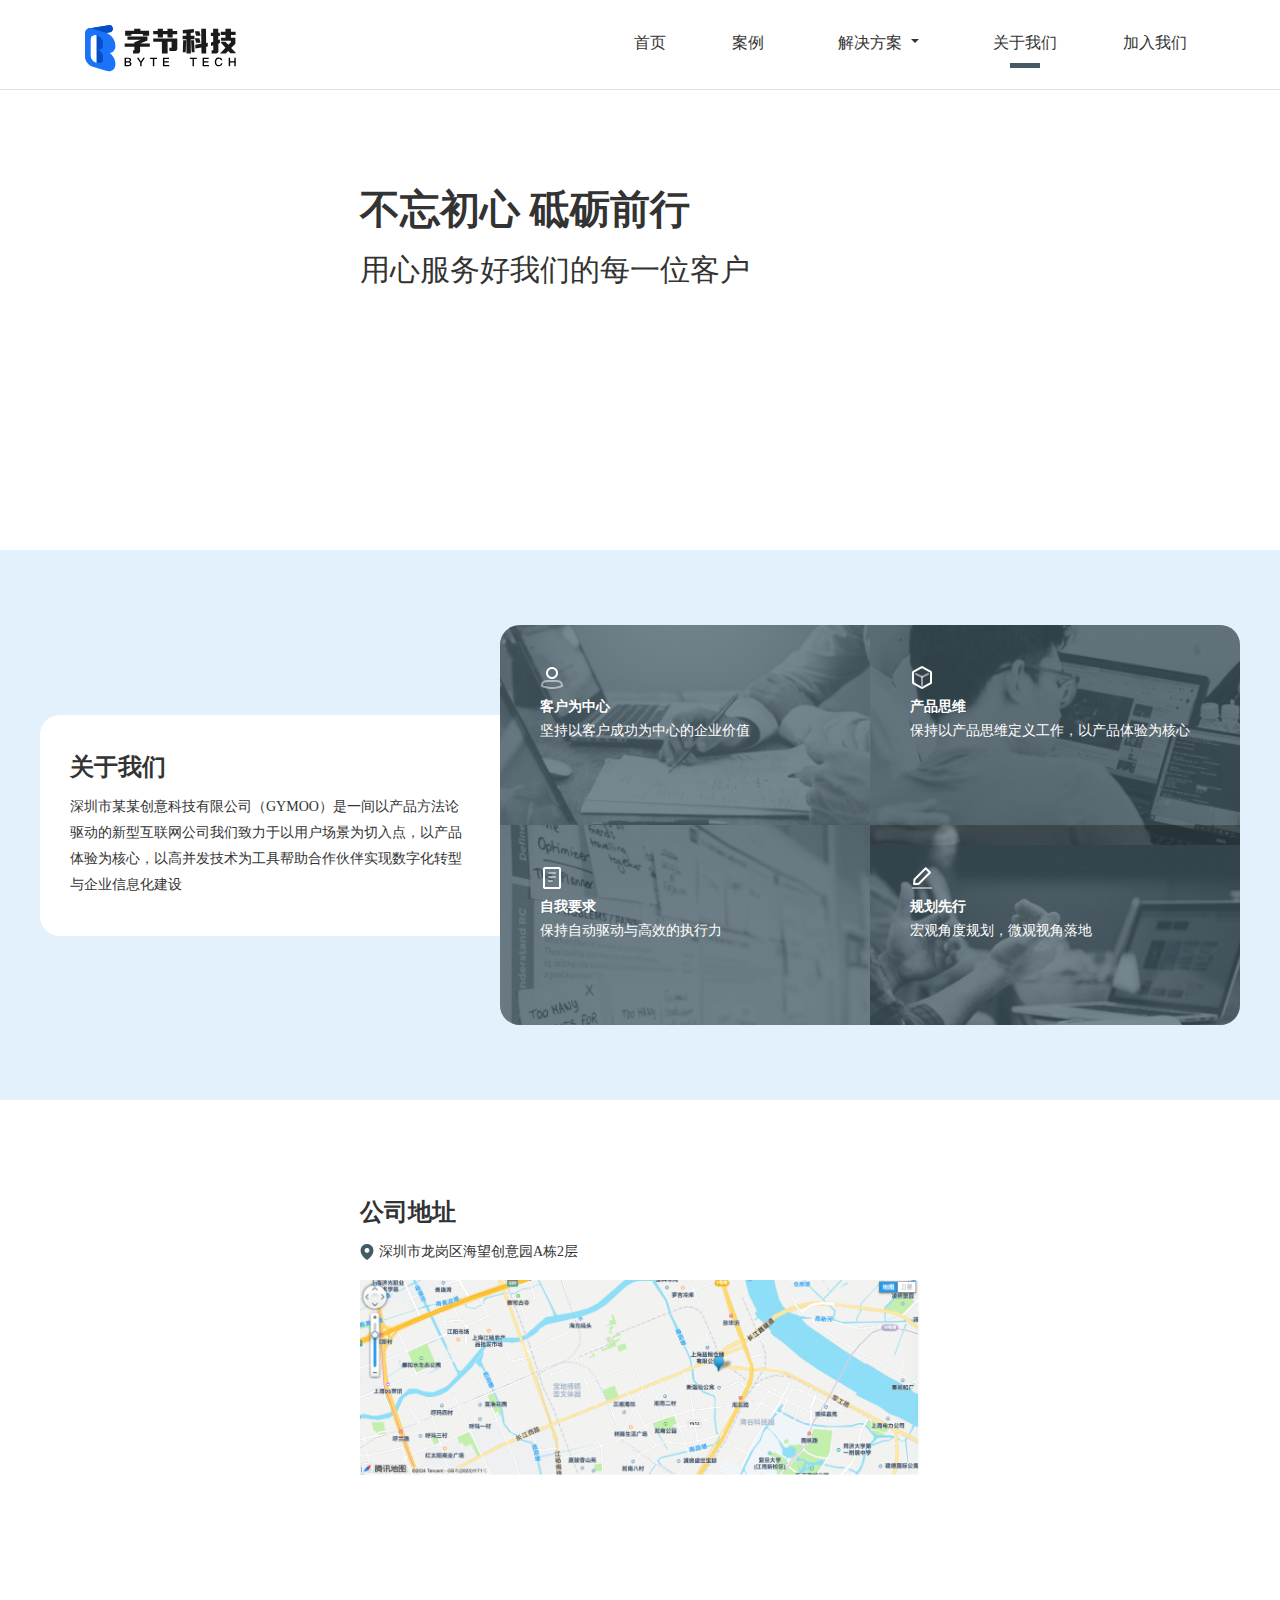
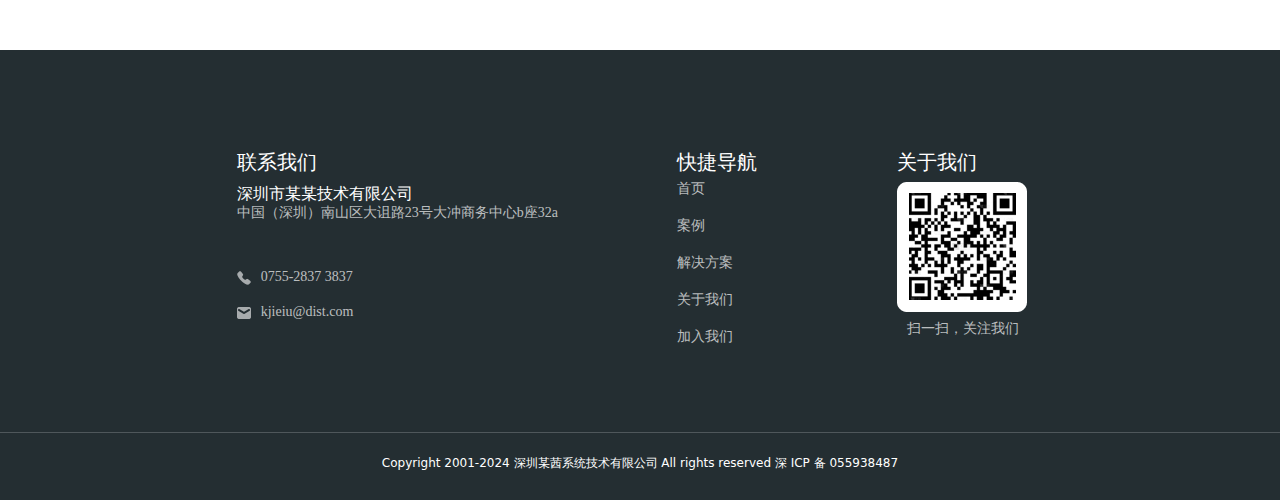
==== commit 8de4c2c1: "导航修改 finish" ====
--- a/about.html
+++ b/about.html
@@ -1,137 +1,198 @@
 <!DOCTYPE html>
 <html lang="en">
+  <head>
+    <meta charset="utf-8" />
+    <meta name="viewport" content="width=device-width, initial-scale=1" />
+    <title>字节科技</title>
+    <link rel="icon" type="image/png" sizes="56x56" href="images/方案9-1.png" />
+    <link href="/css/bootstrap.min.css" rel="stylesheet" />
+    <link href="/css/index.css" rel="stylesheet" />
+  </head>
 
-<head>
-  <meta charset="utf-8" />
-  <meta name="viewport" content="width=device-width, initial-scale=1" />
-  <title>字节科技</title>
-  <link rel="icon" type="image/png" sizes="56x56" href="images/方案9-1.png" />
-  <link href="/css/bootstrap.min.css" rel="stylesheet" />
-  <link href="/css/index.css" rel="stylesheet" />
-</head>
+  <body class="about">
+    <div class="case-header">
+      <header
+        class="d-flex flex-wrap align-items-center justify-content-around py-3 border-bottom"
+      >
+        <a
+          href="/"
+          class="d-flex align-items-center col-md-3 mb-2 mb-md-0 text-dark text-decoration-none"
+        >
+          <img class="logo" src="/images/字节科技 logo.svg" alt="" />
+        </a>
 
-<body class="about">
-  <div class="case-header">
-    <header class="d-flex flex-wrap align-items-center justify-content-around py-3 border-bottom">
-      <a href="/" class="d-flex align-items-center col-md-3 mb-2 mb-md-0 text-dark text-decoration-none">
-        <img class="logo" src="/images/字节科技 logo.svg" alt="" />
-      </a>
-
-      <ul class="nav col-12 col-md-auto mb-2 justify-content-center mb-md-0">
-        <li>
-          <a href="/index.html" class="nav-link px-2">首页</a>
-        </li>
-        <li><a href="/case.html" class="nav-link px-2">案例</a></li>
-        <li><a href="/solution.html" class="nav-link px-2">解决方案</a></li>
-        <li class="active"><a href="/about.html" class="nav-link px-2">关于我们</a></li>
-        <li><a href="join.html" class="nav-link px-2">加入我们</a></li>
-      </ul>
-    </header>
-    <div class="case-banner">
-      <div>不忘初心 砥砺前行</div>
-      <div class="mt-20">用心服务好我们的每一位客户</div>
-    </div>
-    <div class="case-body">
-      <div class="display-flex justify-content-center align-items-center">
-        <div class="left">
-          <div class="title">关于我们</div>
-          <div class="content mt-15">
-            深圳市某某创意科技有限公司（GYMOO）是一间以产品方法论驱动的新型互联网公司我们致力于以用户场景为切入点，以产品体验为核心，以高并发技术为工具帮助合作伙伴实现数字化转型与企业信息化建设</div>
-        </div>
-        <div class="display-flex right flex-wrap overflow-hidden">
-          <div class="overflow-hidden">
-            <img src="/images/about-1.png" alt="">
-            <div class="pd-40 content">
-              <div>
-                <img src="/images/客户为中心.png" alt="">
-              </div>
-              <div class="mt-10">客户为中心</div>
-              <div class="mt-10">坚持以客户成功为中心的企业价值</div>
+        <ul class="nav col-12 col-md-auto mb-2 justify-content-center mb-md-0">
+          <li>
+            <a href="/index.html" class="nav-link px-2">首页</a>
+          </li>
+          <li><a href="/case.html" class="nav-link px-2">案例</a></li>
+          <li>
+            <a
+              class="nav-link dropdown-toggle"
+              href="#"
+              role="button"
+              data-bs-toggle="dropdown"
+              aria-expanded="false"
+            >
+              解决方案
+            </a>
+            <ul class="dropdown-menu">
+              <li>
+                <a class="dropdown-item" href="/solution.html">解决方案-1</a>
+              </li>
+              <li>
+                <a class="dropdown-item" href="/solution-1.html">解决方案-2</a>
+              </li>
+              <li>
+                <a class="dropdown-item" href="/solution-2.html">解决方案-3</a>
+              </li>
+            </ul>
+          </li>
+          <li class="active">
+            <a href="/about.html" class="nav-link px-2">关于我们</a>
+          </li>
+          <li><a href="join.html" class="nav-link px-2">加入我们</a></li>
+        </ul>
+      </header>
+      <div class="case-banner">
+        <div>不忘初心 砥砺前行</div>
+        <div class="mt-20">用心服务好我们的每一位客户</div>
+      </div>
+      <div class="case-body">
+        <div class="display-flex justify-content-center align-items-center">
+          <div class="left">
+            <div class="title">关于我们</div>
+            <div class="content mt-15">
+              深圳市某某创意科技有限公司（GYMOO）是一间以产品方法论驱动的新型互联网公司我们致力于以用户场景为切入点，以产品体验为核心，以高并发技术为工具帮助合作伙伴实现数字化转型与企业信息化建设
             </div>
           </div>
-          <div lass="overflow-hidden">
-            <img src="/images/about-2.png" alt="">
-            <div class="pd-40 content">
-              <div>
-                <img src="/images/产品思维.png" alt="">
+          <div class="display-flex right flex-wrap overflow-hidden">
+            <div class="overflow-hidden">
+              <img src="/images/about-1.png" alt="" />
+              <div class="pd-40 content">
+                <div>
+                  <img src="/images/客户为中心.png" alt="" />
+                </div>
+                <div class="mt-10">客户为中心</div>
+                <div class="mt-10">坚持以客户成功为中心的企业价值</div>
               </div>
-              <div class="mt-10">产品思维</div>
-              <div class="mt-10">保持以产品思维定义工作，以产品体验为核心</div>
             </div>
-          </div>
-          <div lass="overflow-hidden">
-            <img src="/images/about-3.png" alt="">
-            <div class="pd-40 content">
-              <div>
-                <img src="/images/自我要求.png" alt="">
+            <div lass="overflow-hidden">
+              <img src="/images/about-2.png" alt="" />
+              <div class="pd-40 content">
+                <div>
+                  <img src="/images/产品思维.png" alt="" />
+                </div>
+                <div class="mt-10">产品思维</div>
+                <div class="mt-10">
+                  保持以产品思维定义工作，以产品体验为核心
+                </div>
               </div>
-              <div class="mt-10">自我要求</div>
-              <div class="mt-10">保持自动驱动与高效的执行力</div>
             </div>
-          </div>
-          <div lass="overflow-hidden">
-            <img src="/images/about-4.png" alt="">
-            <div class="pd-40 content">
-              <div>
-                <img src="/images/规划.png" alt="">
+            <div lass="overflow-hidden">
+              <img src="/images/about-3.png" alt="" />
+              <div class="pd-40 content">
+                <div>
+                  <img src="/images/自我要求.png" alt="" />
+                </div>
+                <div class="mt-10">自我要求</div>
+                <div class="mt-10">保持自动驱动与高效的执行力</div>
               </div>
-              <div class="mt-10">规划先行</div>
-              <div class="mt-10">宏观角度规划，微观视角落地</div>
+            </div>
+            <div lass="overflow-hidden">
+              <img src="/images/about-4.png" alt="" />
+              <div class="pd-40 content">
+                <div>
+                  <img src="/images/规划.png" alt="" />
+                </div>
+                <div class="mt-10">规划先行</div>
+                <div class="mt-10">宏观角度规划，微观视角落地</div>
+              </div>
             </div>
           </div>
         </div>
-      </div>
-      <div class="map-show">
-        <div class="title">公司地址</div>
-        <div class="content"></div>
-        <div></div>
+        <div class="map-show">
+          <div class="title">公司地址</div>
+          <div class="content display-flex align-items-center mt-20">
+            <img
+              src="/images/Frame_62.png"
+              alt=""
+            />深圳市龙岗区海望创意园A栋2层
+          </div>
+          <div class="map mt-20">
+            <img src="/images/image_10.png" alt="" />
+          </div>
+        </div>
       </div>
     </div>
-  </div>
-  <footer class="case-footer">
-    <div class="display-flex justify-content-around">
-      <div class="col-5">
-        <h5>联系我们</h5>
-        <div>深圳市某某技术有限公司</div>
-        <div class="small-content">中国（深圳）南山区大诅路23号大冲商务中心b座32a</div>
-        <div class="small-content mt-50"><img class="mr-10" src="/images/电话 1.png" height="14px" alt="">0755-2837 3837
+    <footer class="case-footer">
+      <div class="display-flex justify-content-around">
+        <div class="col-5">
+          <h5>联系我们</h5>
+          <div>深圳市某某技术有限公司</div>
+          <div class="small-content">
+            中国（深圳）南山区大诅路23号大冲商务中心b座32a
+          </div>
+          <div class="small-content mt-50">
+            <img
+              class="mr-10"
+              src="/images/电话 1.png"
+              height="14px"
+              alt=""
+            />0755-2837 3837
+          </div>
+          <div class="small-content mt-20">
+            <img
+              class="mr-10"
+              src="/images/邮箱.png"
+              height="14px"
+              alt=""
+            />kjieiu@dist.com
+          </div>
         </div>
-        <div class="small-content mt-20"><img class="mr-10" src="/images/邮箱.png" height="14px" alt="">kjieiu@dist.com
+
+        <div class="col-2">
+          <h5>快捷导航</h5>
+          <ul class="nav flex-column">
+            <li class="nav-item mb-2">
+              <a href="/index.html" class="nav-link p-0 small-content">首页</a>
+            </li>
+            <li class="nav-item mb-2">
+              <a href="/case.html" class="nav-link p-0 small-content mt-15"
+                >案例</a
+              >
+            </li>
+            <li class="nav-item mb-2">
+              <a href="/solution.html" class="nav-link p-0 small-content mt-15"
+                >解决方案</a
+              >
+            </li>
+            <li class="nav-item mb-2">
+              <a href="/about.html" class="nav-link p-0 small-content mt-15"
+                >关于我们</a
+              >
+            </li>
+            <li class="nav-item mb-2">
+              <a href="/join.html" class="nav-link p-0 small-content mt-15"
+                >加入我们</a
+              >
+            </li>
+          </ul>
+        </div>
+
+        <div class="col-2">
+          <h5>关于我们</h5>
+          <img src="/images/Frame46.png" alt="" />
+          <div class="small-content mt-10 ml-10">扫一扫，关注我们</div>
         </div>
       </div>
-
-      <div class="col-2">
-        <h5>快捷导航</h5>
-        <ul class="nav flex-column">
-          <li class="nav-item mb-2">
-            <a href="/index.html" class="nav-link p-0 small-content">首页</a>
-          </li>
-          <li class="nav-item mb-2">
-            <a href="/case.html" class="nav-link p-0 small-content mt-15">案例</a>
-          </li>
-          <li class="nav-item mb-2">
-            <a href="/solution.html" class="nav-link p-0 small-content mt-15">解决方案</a>
-          </li>
-          <li class="nav-item mb-2">
-            <a href="/about.html" class="nav-link p-0 small-content mt-15">关于我们</a>
-          </li>
-          <li class="nav-item mb-2">
-            <a href="/join.html" class="nav-link p-0 small-content mt-15">加入我们</a>
-          </li>
-        </ul>
+      <div class="copyright">
+        <span
+          >Copyright 2001-2024 深圳某茜系统技术有限公司 All rights reserved 深
+          ICP 备 055938487</span
+        >
       </div>
-
-      <div class="col-2">
-        <h5>关于我们</h5>
-        <img src="/images/Frame46.png" alt="">
-        <div class="small-content mt-10 ml-10">扫一扫，关注我们</div>
-      </div>
-    </div>
-    <div class="copyright">
-      <span>Copyright 2001-2024 深圳某茜系统技术有限公司 All rights reserved 深 ICP 备 055938487</span>
-    </div>
-  </footer>
-  <script src="/js/bootstrap.bundle.min.js"></script>
-</body>
-
-</html>+    </footer>
+    <script src="/js/bootstrap.bundle.min.js"></script>
+  </body>
+</html>
--- a/css/index.css
+++ b/css/index.css
@@ -1,5 +1,5 @@
 body {
-  color: #333
+  color: #333;
 }
 
 .display-flex {
@@ -25,7 +25,7 @@
 }
 
 header ul li.active::after {
-  content: "";
+  content: '';
   display: block;
   width: 30px;
   border-bottom: 5px solid rgba(68, 91, 101, 1);
@@ -33,7 +33,7 @@
 }
 
 header ul li.active-white::after {
-  content: "";
+  content: '';
   display: block;
   width: 30px;
   border-bottom: 5px solid #fff;
@@ -43,6 +43,14 @@
 header ul li {
   margin-left: 50px;
   text-align: center;
+}
+
+header .dropdown-menu li {
+  margin-left: 0;
+}
+
+header ul.dropdown-menu li a {
+  color: #333 !important;
 }
 
 .banner {
@@ -105,13 +113,13 @@
   margin-top: 50px;
 }
 
-.project-content>div>div {
+.project-content > div > div {
   height: 225px;
   background-image: linear-gradient(#eceded, #fbfbfc);
   border-radius: 20px;
 }
 
-.project-content>div>div .title {
+.project-content > div > div .title {
   font-family: Source Han Sans CN;
   font-size: 16px;
   font-weight: 700;
@@ -160,8 +168,8 @@
 }
 
 .nav-pills .nav-link.active,
-.nav-pills .show>.nav-link {
-  background-color: #445B65;
+.nav-pills .show > .nav-link {
+  background-color: #445b65;
 }
 
 .overlay {
@@ -180,7 +188,7 @@
   width: 170px;
   height: 50px;
   color: #333;
-  font-size: 14px
+  font-size: 14px;
 }
 
 .project-1-content .tab-content {
@@ -221,11 +229,11 @@
 }
 
 button.btn.btn-secondary {
-  background-color: #445B65;
+  background-color: #445b65;
 }
 
 button.btn.btn-outline-secondary:hover {
-  background-color: #445B65;
+  background-color: #445b65;
 }
 
 .company-news .news-content {
@@ -240,7 +248,7 @@
 }
 
 .about-us {
-  background: #F7F7F7;
+  background: #f7f7f7;
 }
 
 .about-us .title {
@@ -274,7 +282,7 @@
   line-height: 22px;
 }
 
-.solution .project-content>div>div {
+.solution .project-content > div > div {
   height: 350px;
   padding: 40px 30px;
 }
@@ -305,7 +313,7 @@
   height: 120px;
 }
 
-.solution .service-progress>.title {
+.solution .service-progress > .title {
   padding: 100px;
   font-family: Source Han Sans CN;
   font-size: 24px;
@@ -313,20 +321,24 @@
   line-height: 24px;
 }
 
-.solution .service-progress .progress-item>div {
+.solution .service-progress .progress-item > div {
   width: 180px;
   height: 270px;
-  background: linear-gradient(180deg, #EBECED 0%, rgba(235, 236, 237, 0.24) 97.04%);
+  background: linear-gradient(
+    180deg,
+    #ebeced 0%,
+    rgba(235, 236, 237, 0.24) 97.04%
+  );
   text-align: center;
   font-size: 14px;
   margin-right: 60px;
 }
 
-.solution .service-progress .progress-item:last-child>div {
+.solution .service-progress .progress-item:last-child > div {
   margin-right: 0;
 }
 
-.solution .service-progress .progress-item:nth-child(odd)>div {
+.solution .service-progress .progress-item:nth-child(odd) > div {
   margin-top: 30px;
 }
 
@@ -372,18 +384,18 @@
   padding: 100px;
 }
 
-.solution .why-us>.content {
+.solution .why-us > .content {
   width: 1200px;
   margin: auto;
 }
 
-.solution .why-us>.content .content-item {
+.solution .why-us > .content .content-item {
   background: rgba(255, 255, 255, 1);
   width: 380px;
   height: 260px;
 }
 
-.solution .why-us>.content .content-item .title {
+.solution .why-us > .content .content-item .title {
   font-family: Source Han Sans CN;
   font-size: 24px;
   font-weight: 900;
@@ -391,7 +403,7 @@
   text-align: left;
 }
 
-.solution .why-us>.content .content-item .content {
+.solution .why-us > .content .content-item .content {
   font-family: Source Han Sans CN;
   font-size: 14px;
   font-weight: 400;
@@ -413,7 +425,7 @@
   padding: 100px 360px;
 }
 
-.case-banner>div:first-child {
+.case-banner > div:first-child {
   font-family: Source Han Sans CN;
   font-size: 40px;
   font-weight: 900;
@@ -421,7 +433,7 @@
   text-align: left;
 }
 
-.case-banner>div:last-child {
+.case-banner > div:last-child {
   font-size: 30px;
   font-weight: 400;
   line-height: 40px;
@@ -429,12 +441,13 @@
   color: rgba(51, 51, 51, 1);
 }
 
-.about .case-body {
+.about .case-body > div:first-child {
+  padding: 100px 0;
+  height: 550px;
   background-color: #e3f1fc;
-  height: 550px;
-}
-
-.about .case-body>div:first-child .left {
+}
+
+.about .case-body > div:first-child .left {
   padding: 40px 30px;
   width: 460px;
   height: 221px;
@@ -443,15 +456,15 @@
   background: rgba(255, 255, 255, 1);
 }
 
-.about .case-body>div:first-child .left .title {
-  font-family: Source Han Sans CN;
-  font-size: 24px;
-  font-weight: 700;
-  line-height: 24px;
-  text-align: left;
-}
-
-.about .case-body>div:first-child .left .content {
+.about .case-body > div:first-child .left .title {
+  font-family: Source Han Sans CN;
+  font-size: 24px;
+  font-weight: 700;
+  line-height: 24px;
+  text-align: left;
+}
+
+.about .case-body > div:first-child .left .content {
   font-family: Source Han Sans CN;
   font-size: 14px;
   font-weight: 400;
@@ -459,26 +472,26 @@
   text-align: left;
 }
 
-.about .case-body>div:first-child .right>div>img {
+.about .case-body > div:first-child .right > div > img {
   width: 370px;
   object-fit: cover;
   height: 220px;
 }
 
-.about .case-body>div:first-child .right {
+.about .case-body > div:first-child .right {
   width: 740px;
   height: 400px;
   border-radius: 20px;
   background: rgba(68, 91, 101, 1);
 }
 
-.about .case-body>div:first-child .right .content {
+.about .case-body > div:first-child .right .content {
   padding: 40px;
   color: rgba(255, 255, 255, 1);
   margin-top: -220px;
 }
 
-.about .case-body>div:first-child .right .content div:nth-child(2) {
+.about .case-body > div:first-child .right .content div:nth-child(2) {
   font-family: Source Han Sans CN;
   font-size: 14px;
   font-weight: 700;
@@ -486,7 +499,7 @@
   text-align: left;
 }
 
-.about .case-body>div:first-child .right .content div:last-child {
+.about .case-body > div:first-child .right .content div:last-child {
   font-family: Source Han Sans CN;
   font-size: 14px;
   font-weight: 400;
@@ -494,12 +507,36 @@
   text-align: left;
 }
 
-.about .case-body>div:first-child .right .content img {
+.about .case-body > div:first-child .right .content img {
   width: 24px;
   height: 24px;
 }
 
-.solution .IOT-project .project-content>div>div {
+.about .case-body > div:last-child {
+  padding: 100px 360px;
+  height: 550px;
+}
+
+.about .case-body > div:last-child .content {
+  font-family: Source Han Sans CN;
+  font-size: 14px;
+  font-weight: 400;
+  line-height: 14px;
+  text-align: left;
+}
+
+.about .case-body > div:last-child .content img {
+  height: 16px;
+  width: 14px;
+  margin-right: 5px;
+}
+
+.about .case-body > div:last-child .map img {
+  width: 100%;
+  height: auto;
+}
+
+.solution .IOT-project .project-content > div > div {
   width: 285px;
   height: 320px;
   gap: 0px;
@@ -507,7 +544,7 @@
   padding: 0;
 }
 
-.solution .IOT-project .project-content>div>div .title {
+.solution .IOT-project .project-content > div > div .title {
   text-align: center;
   font-family: Source Han Sans CN;
   font-size: 20px;
@@ -536,7 +573,7 @@
   padding: 100px;
 }
 
-.solution .our-service>div:last-child {
+.solution .our-service > div:last-child {
   padding-bottom: 100px;
 }
 
@@ -563,15 +600,12 @@
   line-height: 14px;
   color: rgba(51, 51, 51, 1);
 }
-
-
 
 .case-banner img {
   width: 100%;
   height: 100%;
   object-fit: cover;
 }
-
 
 .show-data {
   padding-top: 55px;
@@ -586,7 +620,7 @@
 }
 
 .mt-40 {
-  margin-top: 40px
+  margin-top: 40px;
 }
 
 .border-radius {
@@ -598,7 +632,6 @@
   width: 385px;
   border-radius: 30px;
 }
-
 
 /** 案例样式 */
 .case-header header ul a {
@@ -652,13 +685,12 @@
 }
 
 .mt-50 {
-  margin-top: 50px
+  margin-top: 50px;
 }
 
 .mt-10 {
-  margin-top: 10px
-}
-
+  margin-top: 10px;
+}
 
 .mr-20 {
   margin-right: 20px;
@@ -667,7 +699,6 @@
 .mr-10 {
   margin-right: 10px;
 }
-
 
 .case-body p {
   line-height: 26px;
@@ -719,12 +750,12 @@
 /** footer 样式 */
 
 .case-footer {
-  background: #242E32;
+  background: #242e32;
   height: 450px;
   color: white;
 }
 
-.case-footer>div:first-child {
+.case-footer > div:first-child {
   padding: 100px 200px 80px 200px;
 }
 
@@ -732,12 +763,11 @@
   color: white !important;
 }
 
-.case-footer .row>div h5 {
+.case-footer .row > div h5 {
   font-family: Source Han Sans CN;
   line-height: 24px;
   text-align: left;
   margin-bottom: 40px;
-
 }
 
 .case-footer .small-content {
@@ -747,8 +777,6 @@
   line-height: 14px;
   text-align: left;
   color: rgba(255, 255, 255, 0.7) !important;
-
-
 }
 
 .copyright {
@@ -757,4 +785,4 @@
   text-align: center;
   line-height: 60px;
   font-size: 12px;
-}+}
